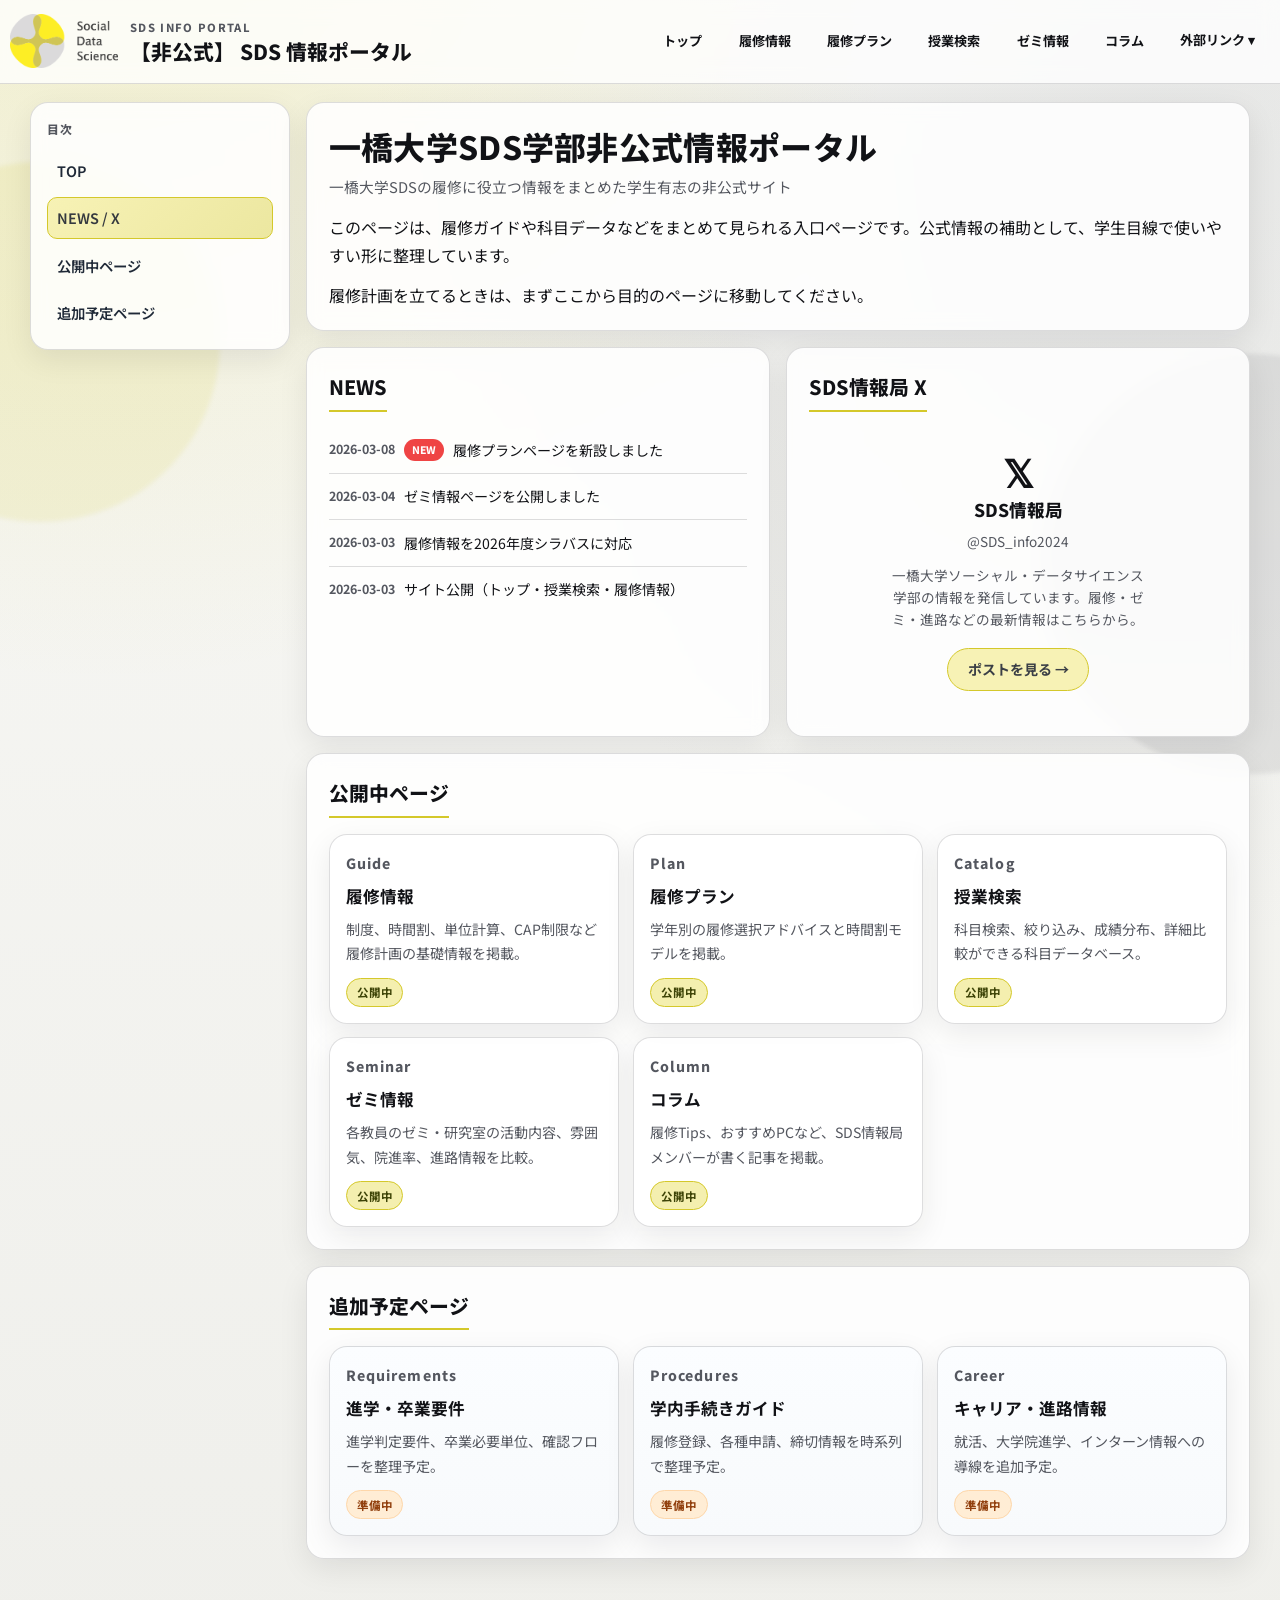
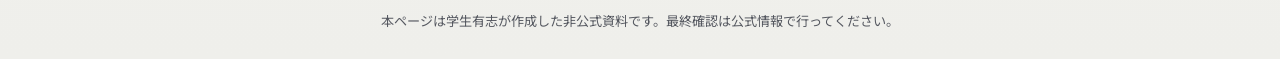
==== docs/index.html @ 4a9af451 "コラムページ新設、ナビの外部リンクをドロップダウンにまとめる - columns.html / columns.json / columns/ を追加（記事一覧ページ） - app.js にコラム読み" ====
<!DOCTYPE html>
<html lang="ja">
<head>
  <meta charset="UTF-8">
  <meta name="viewport" content="width=device-width, initial-scale=1.0">
  <title>SDS情報ポータル</title>
  <link rel="preconnect" href="https://fonts.googleapis.com">
  <link rel="preconnect" href="https://fonts.gstatic.com" crossorigin>
  <link href="https://fonts.googleapis.com/css2?family=Noto+Sans+JP:wght@400;500;700;800&display=swap" rel="stylesheet">
  <link rel="stylesheet" href="style.css">
</head>
<body>
  <header class="topbar">
    <div class="container topbar-inner">
      <a class="brand-home" href="index.html">
        <img class="site-logo" src="images/logo-sds.png" alt="SDSロゴ">
        <div class="brand-block">
          <p class="brand-kicker">SDS INFO PORTAL</p>
          <p class="brand-title"><span class="brand-unofficial">【非公式】 </span>SDS 情報ポータル</p>
        </div>
      </a>
      <button class="hamburger" type="button" aria-label="メニューを開く" aria-expanded="false">
        <span class="hamburger-line"></span>
        <span class="hamburger-line"></span>
        <span class="hamburger-line"></span>
      </button>
      <nav class="topbar-menu">
        <a class="topnav-link" href="index.html">トップ</a>
        <a class="topnav-link" href="rishu.html">履修情報</a>
        <a class="topnav-link" href="plan.html">履修プラン</a>
        <a class="topnav-link" href="courses.html">授業検索</a>
        <a class="topnav-link" href="zemi.html">ゼミ情報</a>
        <a class="topnav-link" href="columns.html">コラム</a>
        <div class="nav-dropdown">
          <button class="nav-dropdown-toggle" type="button">外部リンク ▾</button>
          <div class="nav-dropdown-menu">
            <a href="https://x.com/SDS_info2024" target="_blank" rel="noopener noreferrer">公式非公式X</a>
            <a href="https://www.sds.hit-u.ac.jp/" target="_blank" rel="noopener noreferrer">学部公式</a>
            <a href="https://cels.hit-u.ac.jp/" target="_blank" rel="noopener noreferrer">CELS</a>
          </div>
        </div>
      </nav>
    </div>
  </header>

  <div class="container wiki-layout">
    <aside class="wiki-sidebar">
      <p class="sidebar-title">目次</p>
      <nav class="sidebar-nav">
        <a href="#overview" class="nav-link active">TOP</a>
        <a href="#news-twitter" class="nav-link">NEWS / X</a>
        <a href="#pages" class="nav-link">公開中ページ</a>
        <a href="#upcoming" class="nav-link">追加予定ページ</a>
      </nav>
    </aside>

    <main class="wiki-main">
      <section id="overview" class="section article-section">
        <div class="article-head">
          <h1 class="article-title">一橋大学SDS学部非公式情報ポータル</h1>
          <p class="article-sub">一橋大学SDSの履修に役立つ情報をまとめた学生有志の非公式サイト</p>
        </div>

        <div class="intro-grid">
          <div class="intro-text">
            <p>このページは、履修ガイドや科目データなどをまとめて見られる入口ページです。公式情報の補助として、学生目線で使いやすい形に整理しています。</p>
            <p>履修計画を立てるときは、まずここから目的のページに移動してください。</p>
          </div>
          <aside class="infobox" aria-label="ポータル情報">
            <h2 class="infobox-title">ポータル情報</h2>
            <dl class="infobox-list">
              <dt>種別</dt>
              <dd>非公式履修ポータル</dd>
              <dt>公開中</dt>
              <dd>6ページ</dd>
              <dt>準備中</dt>
              <dd>3カテゴリ</dd>
              <dt>最終更新</dt>
              <dd>2026-03-08</dd>
            </dl>
          </aside>
        </div>
      </section>

      <section id="news-twitter" class="section news-twitter-section">
        <div class="news-twitter-grid">
          <div class="news-panel article-section">
            <h2 class="section-title">NEWS</h2>
            <ul class="news-list">
              <li class="news-item">
                <time class="news-date">2026-03-08</time>
                <span class="news-badge new">NEW</span>
                <span class="news-text">履修プランページを新設しました</span>
              </li>
              <li class="news-item">
                <time class="news-date">2026-03-04</time>
                <span class="news-text">ゼミ情報ページを公開しました</span>
              </li>
              <li class="news-item">
                <time class="news-date">2026-03-03</time>
                <span class="news-text">履修情報を2026年度シラバスに対応</span>
              </li>
              <li class="news-item">
                <time class="news-date">2026-03-03</time>
                <span class="news-text">サイト公開（トップ・授業検索・履修情報）</span>
              </li>
            </ul>
          </div>
          <div class="twitter-panel article-section">
            <h2 class="section-title">SDS情報局 X</h2>
            <div class="x-profile-card">
              <div class="x-profile-icon">𝕏</div>
              <p class="x-profile-name">SDS情報局</p>
              <p class="x-profile-handle">@SDS_info2024</p>
              <p class="x-profile-desc">一橋大学ソーシャル・データサイエンス学部の情報を発信しています。履修・ゼミ・進路などの最新情報はこちらから。</p>
              <a class="x-profile-btn" href="https://x.com/SDS_info2024" target="_blank" rel="noopener noreferrer">ポストを見る →</a>
            </div>
          </div>
        </div>
      </section>

      <section id="pages" class="section article-section">
        <h2 class="section-title">公開中ページ</h2>
        <div class="directory-grid">
          <a class="directory-card directory-card-linkbox" href="rishu.html">
            <p class="directory-label">Guide</p>
            <h3>履修情報</h3>
            <p>制度、時間割、単位計算、CAP制限など履修計画の基礎情報を掲載。</p>
            <div class="card-footer">
              <span class="status-badge live">公開中</span>
            </div>
          </a>
          <a class="directory-card directory-card-linkbox" href="plan.html">
            <p class="directory-label">Plan</p>
            <h3>履修プラン</h3>
            <p>学年別の履修選択アドバイスと時間割モデルを掲載。</p>
            <div class="card-footer">
              <span class="status-badge live">公開中</span>
            </div>
          </a>
          <a class="directory-card directory-card-linkbox" href="courses.html">
            <p class="directory-label">Catalog</p>
            <h3>授業検索</h3>
            <p>科目検索、絞り込み、成績分布、詳細比較ができる科目データベース。</p>
            <div class="card-footer">
              <span class="status-badge live">公開中</span>
            </div>
          </a>
          <a class="directory-card directory-card-linkbox" href="zemi.html">
            <p class="directory-label">Seminar</p>
            <h3>ゼミ情報</h3>
            <p>各教員のゼミ・研究室の活動内容、雰囲気、院進率、進路情報を比較。</p>
            <div class="card-footer">
              <span class="status-badge live">公開中</span>
            </div>
          </a>
          <a class="directory-card directory-card-linkbox" href="columns.html">
            <p class="directory-label">Column</p>
            <h3>コラム</h3>
            <p>履修Tips、おすすめPCなど、SDS情報局メンバーが書く記事を掲載。</p>
            <div class="card-footer">
              <span class="status-badge live">公開中</span>
            </div>
          </a>
        </div>
      </section>

      <section id="upcoming" class="section article-section">
        <h2 class="section-title">追加予定ページ</h2>
        <div class="directory-grid">
          <article class="directory-card disabled">
            <p class="directory-label">Requirements</p>
            <h3>進学・卒業要件</h3>
            <p>進学判定要件、卒業必要単位、確認フローを整理予定。</p>
            <div class="card-footer"><span class="status-badge soon">準備中</span></div>
          </article>
          <article class="directory-card disabled">
            <p class="directory-label">Procedures</p>
            <h3>学内手続きガイド</h3>
            <p>履修登録、各種申請、締切情報を時系列で整理予定。</p>
            <div class="card-footer"><span class="status-badge soon">準備中</span></div>
          </article>
          <article class="directory-card disabled">
            <p class="directory-label">Career</p>
            <h3>キャリア・進路情報</h3>
            <p>就活、大学院進学、インターン情報への導線を追加予定。</p>
            <div class="card-footer"><span class="status-badge soon">準備中</span></div>
          </article>
        </div>
      </section>
    </main>
  </div>

  <footer class="footer">
    <div class="container">
      <p>本ページは学生有志が作成した非公式資料です。最終確認は公式情報で行ってください。</p>
    </div>
  </footer>
  <script src="app.js"></script>
</body>
</html>
---- docs/style.css ----
:root {
  --bg: #f4f4f1;
  --bg-soft: #ecece8;
  --surface: rgba(255, 255, 255, 0.86);
  --surface-strong: #ffffff;
  --text: #111216;
  --text-muted: #54575f;
  --border: rgba(17, 18, 22, 0.14);
  --border-strong: rgba(17, 18, 22, 0.24);

  --primary: #d4c82b;
  --primary-strong: #9e951a;
  --accent: #4f545e;
  --accent-soft: #f4efaf;

  --cat-sds: #7e57c2;
  --cat-social: #f28c28;
  --cat-ds: #2f80ed;
  --cat-pace: #e53935;

  --kubun-intro: #15803d;
  --kubun-basic: #0f766e;
  --kubun-advanced: #b45309;
  --kubun-seminar: #7c3aed;
  --kubun-common: #6b7280;

  --zemi-lab: #1d4ed8;
  --zemi-zemi: #059669;
  --zemi-mid: #ca8a04;

  --zemi-social: #f28c28;
  --zemi-stats: #2f80ed;
  --zemi-ai: #7e57c2;

  --grade-aplus: #1d4ed8;
  --grade-a: #059669;
  --grade-b: #ca8a04;
  --grade-c: #ea580c;
  --grade-f: #dc2626;

  --radius-sm: 12px;
  --radius: 18px;
  --shadow: 0 10px 30px rgba(17, 18, 22, 0.08);
  --shadow-lg: 0 28px 60px rgba(17, 18, 22, 0.16);
}

*, *::before, *::after {
  box-sizing: border-box;
  margin: 0;
  padding: 0;
}

html {
  scroll-behavior: smooth;
}

body {
  font-family: "Noto Sans JP", "Hiragino Sans", sans-serif;
  color: var(--text);
  line-height: 1.75;
  min-height: 100vh;
  background:
    radial-gradient(circle at 8% -8%, rgba(212, 200, 43, 0.22), transparent 38%),
    radial-gradient(circle at 92% 8%, rgba(158, 161, 168, 0.2), transparent 42%),
    linear-gradient(180deg, #f8f8f5 0%, #efefeb 100%);
  -webkit-font-smoothing: antialiased;
}

body::before,
body::after {
  content: "";
  position: fixed;
  z-index: -1;
  border-radius: 999px;
  pointer-events: none;
}

body::before {
  width: 360px;
  height: 360px;
  left: -140px;
  top: 18%;
  background: rgba(212, 200, 43, 0.12);
  filter: blur(2px);
}

body::after {
  width: 420px;
  height: 420px;
  right: -180px;
  bottom: 14%;
  background: rgba(79, 84, 94, 0.1);
  filter: blur(2px);
}

a {
  color: var(--accent);
  text-decoration: none;
}

a:hover {
  text-decoration: underline;
}

.container {
  max-width: 1260px;
  margin: 0 auto;
  padding: 0 1.25rem;
}

.topbar {
  position: sticky;
  top: 0;
  z-index: 30;
  border-bottom: 1px solid var(--border);
  backdrop-filter: blur(10px);
  background: rgba(255, 255, 255, 0.78);
}

.topbar-inner {
  display: flex;
  flex-wrap: wrap;
  justify-content: space-between;
  align-items: center;
  gap: 1rem;
  padding: 0.9rem 0;
}

.brand-home {
  display: inline-flex;
  align-items: center;
  gap: 0.75rem;
  color: inherit;
  flex: 1 1 320px;
  min-width: 0;
}

.brand-home:hover {
  text-decoration: none;
}

.site-logo {
  height: 54px;
  width: auto;
  display: block;
}

.brand-kicker {
  letter-spacing: 0.12em;
  font-size: 0.7rem;
  font-weight: 800;
  color: var(--text-muted);
}

.brand-title {
  font-size: clamp(1rem, 2vw, 1.3rem);
  font-weight: 800;
  line-height: 1.35;
}

.brand-link {
  border: 1px solid var(--border-strong);
  border-radius: 999px;
  padding: 0.5rem 0.9rem;
  background: var(--surface);
  font-size: 0.83rem;
  font-weight: 700;
  color: var(--primary-strong);
}

/* ---- Hamburger button ---- */
.hamburger {
  display: none;
  background: none;
  border: none;
  cursor: pointer;
  padding: 0.5rem;
  flex-direction: column;
  justify-content: center;
  gap: 5px;
}

.hamburger-line {
  display: block;
  width: 24px;
  height: 2.5px;
  background: var(--text);
  border-radius: 2px;
  transition: transform 0.25s, opacity 0.25s;
}

.hamburger.open .hamburger-line:nth-child(1) {
  transform: translateY(7px) rotate(45deg);
}

.hamburger.open .hamburger-line:nth-child(2) {
  opacity: 0;
}

.hamburger.open .hamburger-line:nth-child(3) {
  transform: translateY(-7px) rotate(-45deg);
}

.topbar-menu {
  display: flex;
  flex-wrap: wrap;
  gap: 0.45rem;
  justify-content: flex-end;
  flex: 1 1 560px;
  min-width: 0;
}

.topnav-link {
  border: 1px solid transparent;
  border-radius: 999px;
  padding: 0.46rem 0.85rem;
  font-size: 0.82rem;
  font-weight: 700;
  color: var(--text);
  transition: background-color 0.18s, border-color 0.18s, color 0.18s;
  white-space: nowrap;
}

.topnav-link:hover {
  text-decoration: none;
  background: #f3f0cb;
  border-color: #d4c82b;
}

.topnav-link.active {
  background: linear-gradient(135deg, #f7f2b5 0%, #ece7a0 100%);
  border-color: #d4c82b;
  color: #35393f;
}

/* ---- Nav Dropdown ---- */
.nav-dropdown {
  position: relative;
}

.nav-dropdown-toggle {
  border: 1px solid transparent;
  border-radius: 999px;
  padding: 0.46rem 0.85rem;
  font-size: 0.82rem;
  font-weight: 700;
  color: var(--text);
  background: none;
  cursor: pointer;
  transition: background-color 0.18s, border-color 0.18s;
  white-space: nowrap;
  font-family: inherit;
}

.nav-dropdown-toggle:hover,
.nav-dropdown.open .nav-dropdown-toggle {
  background: #f3f0cb;
  border-color: #d4c82b;
}

.nav-dropdown-menu {
  display: none;
  position: absolute;
  right: 0;
  top: calc(100% + 0.3rem);
  min-width: 160px;
  border: 1px solid var(--border);
  border-radius: var(--radius-sm);
  background: var(--surface-strong);
  box-shadow: var(--shadow-lg);
  padding: 0.35rem;
  z-index: 40;
}

.nav-dropdown.open .nav-dropdown-menu {
  display: block;
}

.nav-dropdown-menu a {
  display: block;
  padding: 0.5rem 0.75rem;
  font-size: 0.82rem;
  font-weight: 600;
  color: var(--text);
  border-radius: 8px;
  transition: background-color 0.15s;
}

.nav-dropdown-menu a:hover {
  text-decoration: none;
  background: #f3f0cb;
}

.portal-main {
  display: grid;
  gap: 1rem;
  padding-top: 1.15rem;
  padding-bottom: 2rem;
}

.portal-hero {
  position: relative;
  overflow: hidden;
}

.portal-hero::after {
  content: "";
  position: absolute;
  width: 280px;
  height: 280px;
  right: -110px;
  top: -90px;
  border-radius: 50%;
  background: radial-gradient(circle, rgba(212, 200, 43, 0.22), transparent 62%);
  pointer-events: none;
}

.hero-kicker {
  font-size: 0.72rem;
  letter-spacing: 0.12em;
  font-weight: 800;
  color: var(--text-muted);
  margin-bottom: 0.5rem;
}

.portal-title {
  font-size: clamp(1.45rem, 3.2vw, 2.1rem);
  line-height: 1.35;
  font-weight: 800;
  margin-bottom: 0.5rem;
}

.portal-sub {
  max-width: 72ch;
  color: var(--text-muted);
}

.portal-meta {
  margin-top: 0.8rem;
  display: flex;
  flex-wrap: wrap;
  gap: 0.45rem;
}

.meta-chip {
  display: inline-flex;
  align-items: center;
  gap: 0.3rem;
  border: 1px solid #d4c82b;
  border-radius: 999px;
  padding: 0.32rem 0.68rem;
  background: #f7f2b5;
  color: #3b3f46;
  font-size: 0.75rem;
  font-weight: 700;
}

.directory-section {
  display: grid;
  gap: 0.9rem;
}

.directory-head {
  display: flex;
  justify-content: space-between;
  align-items: end;
  gap: 1rem;
  flex-wrap: wrap;
}

.directory-title {
  font-size: 1.15rem;
  line-height: 1.35;
  font-weight: 800;
}

.directory-caption {
  color: var(--text-muted);
  font-size: 0.86rem;
}

.directory-grid {
  display: grid;
  grid-template-columns: repeat(auto-fill, minmax(280px, 1fr));
  gap: 0.85rem;
}

.directory-card {
  border: 1px solid var(--border);
  border-radius: var(--radius);
  background: var(--surface);
  box-shadow: var(--shadow);
  padding: 1rem;
  display: grid;
  gap: 0.45rem;
  min-height: 190px;
}

.directory-card-linkbox {
  color: inherit;
  text-decoration: none;
  transition: transform 0.16s, box-shadow 0.16s, border-color 0.16s;
}

.directory-card-linkbox:hover {
  text-decoration: none;
  transform: translateY(-2px);
  border-color: #d4c82b;
  box-shadow: var(--shadow-lg);
}

.directory-card.disabled {
  background: linear-gradient(180deg, #fbfdff 0%, #f8fafc 100%);
}

.directory-label {
  color: var(--text-muted);
  font-size: 0.74rem;
  font-weight: 800;
  letter-spacing: 0.08em;
}

.directory-card h3 {
  font-size: 1.04rem;
  line-height: 1.35;
}

.directory-card p {
  color: var(--text-muted);
  font-size: 0.88rem;
}

.card-footer {
  margin-top: auto;
  display: flex;
  justify-content: space-between;
  align-items: center;
  gap: 0.6rem;
}

.status-badge {
  display: inline-flex;
  align-items: center;
  border-radius: 999px;
  padding: 0.22rem 0.62rem;
  font-size: 0.72rem;
  font-weight: 700;
}

.status-badge.live {
  color: #3e4407;
  background: #f4efaf;
  border: 1px solid #d4c82b;
}

.status-badge.soon {
  color: #92400e;
  background: #ffedd5;
  border: 1px solid #fed7aa;
}

.portal-card-link {
  justify-self: start;
  border: 1px solid #d4c82b;
  border-radius: 999px;
  padding: 0.42rem 0.78rem;
  font-size: 0.82rem;
  font-weight: 700;
  color: #3b3f46;
  background: #f7f2b5;
}

.portal-card-link:hover {
  text-decoration: none;
  background: #f0e97d;
}

.portal-note p {
  color: var(--text-muted);
  font-size: 0.9rem;
  margin-top: 0.45rem;
}

.wiki-layout {
  display: grid;
  grid-template-columns: 260px 1fr;
  gap: 1rem;
  padding-top: 1.15rem;
  padding-bottom: 2rem;
}

.wiki-sidebar {
  position: sticky;
  top: 4.9rem;
  align-self: start;
  border-radius: var(--radius);
  border: 1px solid var(--border);
  background: var(--surface);
  backdrop-filter: blur(8px);
  box-shadow: var(--shadow);
  padding: 1rem;
  animation: slide-up 0.5s ease-out both;
}

.sidebar-title {
  color: var(--text-muted);
  font-size: 0.74rem;
  letter-spacing: 0.11em;
  font-weight: 800;
  margin-bottom: 0.65rem;
}

.sidebar-nav {
  display: flex;
  flex-direction: column;
  gap: 0.34rem;
}

.nav-link {
  font-size: 0.9rem;
  color: #1f2937;
  border-radius: 10px;
  border: 1px solid transparent;
  padding: 0.45rem 0.58rem;
  font-weight: 600;
  transition: background-color 0.18s, border-color 0.18s, color 0.18s;
}

.nav-link:hover {
  text-decoration: none;
  background: #f7f2b5;
  border-color: #d4c82b;
}

.nav-link.active {
  background: linear-gradient(135deg, #f7f2b5 0%, #ece7a0 100%);
  border-color: #d4c82b;
  color: #35393f;
}

.wiki-main {
  display: grid;
  gap: 1rem;
}

.section {
  scroll-margin-top: 6rem;
}

.article-section {
  border: 1px solid var(--border);
  border-radius: var(--radius);
  background: var(--surface);
  backdrop-filter: blur(8px);
  box-shadow: var(--shadow);
  padding: 1.35rem;
  animation: slide-up 0.6s ease-out both;
}

.article-head {
  margin-bottom: 0.85rem;
}

.article-title {
  font-size: clamp(1.38rem, 3.2vw, 2rem);
  line-height: 1.35;
  font-weight: 800;
  letter-spacing: 0.01em;
  margin-bottom: 0.36rem;
}

.article-sub {
  color: var(--text-muted);
  font-size: 0.92rem;
}

.intro-grid {
  display: grid;
  grid-template-columns: 1fr;
  gap: 0.7rem;
}

.intro-text p + p {
  margin-top: 0.72rem;
}

.infobox {
  display: none;
  border: 1px solid #d4c82b;
  border-radius: 14px;
  padding: 0.9rem;
  background: linear-gradient(180deg, #fbf8d8 0%, #f4efaf 100%);
}

.infobox-title {
  font-size: 0.94rem;
  font-weight: 800;
  margin-bottom: 0.52rem;
}

.infobox-list {
  display: grid;
  grid-template-columns: auto 1fr;
  gap: 0.3rem 0.8rem;
  font-size: 0.84rem;
}

.infobox-list dt {
  color: #4a4f57;
  font-weight: 700;
}

.section-title {
  display: inline-block;
  margin-bottom: 1rem;
  font-size: 1.24rem;
  font-weight: 800;
  padding-bottom: 0.32rem;
  border-bottom: 2px solid var(--primary);
}

.filter-bar {
  display: flex;
  flex-wrap: wrap;
  gap: 0.7rem;
  align-items: center;
  margin-bottom: 0.82rem;
}

.search-input {
  flex: 1 1 280px;
  border: 1px solid var(--border);
  border-radius: var(--radius-sm);
  padding: 0.66rem 0.95rem;
  font-size: 0.92rem;
  background: var(--surface-strong);
}

.search-input:focus,
.filter-select:focus {
  outline: none;
  border-color: #d4c82b;
  box-shadow: 0 0 0 4px rgba(212, 200, 43, 0.22);
}

.filter-group {
  display: flex;
  flex-wrap: wrap;
  gap: 0.5rem;
  align-items: center;
}

.filter-label {
  font-size: 0.78rem;
  font-weight: 700;
  color: var(--text-muted);
  white-space: nowrap;
}

.category-filters {
  display: flex;
  flex-wrap: wrap;
  gap: 0.35rem;
}

.cat-btn {
  border: 1px solid var(--border);
  border-radius: 999px;
  background: #fff;
  font-size: 0.78rem;
  font-weight: 700;
  padding: 0.35rem 0.72rem;
  cursor: pointer;
  transition: transform 0.16s, border-color 0.16s, background-color 0.16s;
}

.cat-btn:hover {
  transform: translateY(-1px);
  border-color: #d4c82b;
  background: #f9f6d2;
}

.cat-btn.active {
  color: #fff;
  border-color: transparent;
}

.cat-btn[data-cat="sds"].active { background: var(--cat-sds); }
.cat-btn[data-cat="social"].active { background: var(--cat-social); }
.cat-btn[data-cat="ds"].active { background: var(--cat-ds); }
.cat-btn[data-cat="pace"].active { background: var(--cat-pace); }

.filter-select {
  border: 1px solid var(--border);
  border-radius: var(--radius-sm);
  padding: 0.44rem 0.6rem;
  font-size: 0.82rem;
  background: #fff;
}

.result-count {
  color: var(--text-muted);
  font-size: 0.85rem;
  margin-bottom: 0.8rem;
}

.card-grid {
  display: grid;
  grid-template-columns: repeat(auto-fill, minmax(300px, 1fr));
  gap: 0.9rem;
}

.loading {
  grid-column: 1 / -1;
  text-align: center;
  color: var(--text-muted);
  padding: 2.2rem 0;
}

.card {
  display: flex;
  flex-direction: column;
  gap: 0.2rem;
  border: 1px solid var(--border);
  border-radius: var(--radius-sm);
  background: linear-gradient(160deg, #ffffff 0%, #f5f4eb 100%);
  box-shadow: 0 6px 18px rgba(2, 6, 23, 0.06);
  padding: 1rem;
  cursor: pointer;
  transition: transform 0.18s ease, box-shadow 0.18s ease, border-color 0.18s ease;
  animation: slide-up 0.45s ease-out both;
  animation-delay: var(--stagger, 0s);
}

.card:hover {
  transform: translateY(-3px);
  border-color: #d4c82b;
  box-shadow: var(--shadow-lg);
}

.card-badges {
  display: flex;
  flex-wrap: wrap;
  gap: 0.36rem;
  margin-bottom: 0.18rem;
}

.card-cat {
  display: inline-block;
  color: #fff;
  font-size: 0.7rem;
  font-weight: 700;
  padding: 0.16rem 0.55rem;
  border-radius: 999px;
}

.card-cat.cat-sds, .modal-cat.cat-sds { background: var(--cat-sds); }
.card-cat.cat-social, .modal-cat.cat-social { background: var(--cat-social); }
.card-cat.cat-ds, .modal-cat.cat-ds { background: var(--cat-ds); }
.card-cat.cat-pace, .modal-cat.cat-pace { background: var(--cat-pace); }

.card-kubun,
.modal-kubun {
  display: inline-block;
  font-size: 0.7rem;
  font-weight: 700;
  border-radius: 999px;
  padding: 0.14rem 0.55rem;
  border: 1.5px solid;
  background: rgba(255, 255, 255, 0.45);
}

.modal-kubun {
  font-size: 0.74rem;
  margin-bottom: 0.45rem;
}

.kubun-intro { color: var(--kubun-intro); border-color: var(--kubun-intro); }
.kubun-basic { color: var(--kubun-basic); border-color: var(--kubun-basic); }
.kubun-advanced { color: var(--kubun-advanced); border-color: var(--kubun-advanced); }
.kubun-seminar { color: var(--kubun-seminar); border-color: var(--kubun-seminar); }
.kubun-common { color: var(--kubun-common); border-color: var(--kubun-common); }

/* Course flags */
.card-flags {
  display: flex;
  flex-wrap: wrap;
  gap: 0.3rem;
  margin-top: 0.4rem;
}
.card-flag,
.modal-flag {
  display: inline-block;
  font-size: 0.65rem;
  font-weight: 700;
  padding: 0.12rem 0.45rem;
  border-radius: 4px;
  line-height: 1.3;
}
.flag-teacher { background: #fff3cd; color: #856404; }
.flag-auto    { background: #d1ecf1; color: #0c5460; }
.flag-lottery { background: #f8d7da; color: #721c24; }
.modal-flag {
  font-size: 0.72rem;
  padding: 0.16rem 0.55rem;
  margin-bottom: 0.3rem;
}

.card-name {
  font-size: 1rem;
  font-weight: 800;
  line-height: 1.45;
}

.card-meta {
  font-size: 0.82rem;
  color: var(--text-muted);
}

.card-difficulty {
  display: flex;
  flex-wrap: wrap;
  gap: 0.65rem;
  margin-top: 0.45rem;
  font-size: 0.76rem;
  color: var(--text-muted);
}

.difficulty-label {
  margin-right: 0.2rem;
}

.dot {
  display: inline-block;
  width: 8px;
  height: 8px;
  border-radius: 50%;
  margin-right: 2px;
}

.dot.filled {
  background: var(--accent);
}

.dot.empty {
  background: rgba(0, 0, 0, 0.15);
}

.card-grade-mini {
  display: flex;
  overflow: hidden;
  border-radius: 999px;
  height: 5px;
  margin-top: auto;
  padding-top: 0.5rem;
}

.card-grade-mini > span {
  height: 5px;
}

.modal-overlay {
  position: fixed;
  inset: 0;
  z-index: 1000;
  display: flex;
  align-items: center;
  justify-content: center;
  background: rgba(2, 6, 23, 0.5);
  opacity: 0;
  pointer-events: none;
  transition: opacity 0.24s;
}

.modal-overlay.open {
  opacity: 1;
  pointer-events: auto;
}

.modal {
  position: relative;
  width: min(92vw, 690px);
  max-height: 86vh;
  overflow-y: auto;
  border: 1px solid var(--border);
  border-radius: var(--radius);
  background: #ffffff;
  box-shadow: var(--shadow-lg);
  padding: 1.8rem;
  transform: translateY(16px);
  transition: transform 0.24s;
}

.modal-overlay.open .modal {
  transform: translateY(0);
}

.modal-close {
  position: absolute;
  top: 0.75rem;
  right: 1rem;
  border: none;
  background: transparent;
  color: var(--text-muted);
  font-size: 1.8rem;
  cursor: pointer;
  line-height: 1;
}

.modal-close:hover {
  color: var(--text);
}

.modal-cat {
  display: inline-block;
  color: #fff;
  border-radius: 999px;
  padding: 0.2rem 0.62rem;
  font-size: 0.75rem;
  font-weight: 700;
  margin-bottom: 0.42rem;
}

.modal-name {
  font-size: 1.35rem;
  line-height: 1.35;
  font-weight: 800;
  margin-bottom: 0.75rem;
}

.modal-info {
  display: grid;
  grid-template-columns: auto 1fr;
  gap: 0.3rem 0.95rem;
  margin-bottom: 1rem;
  font-size: 0.9rem;
}

.modal-info dt {
  white-space: nowrap;
  color: var(--text-muted);
  font-weight: 600;
}

.modal-desc {
  padding: 0.88rem 0.95rem;
  border: 1px solid var(--border);
  border-radius: 10px;
  background: #f7f7f1;
  margin-bottom: 0.95rem;
  font-size: 0.9rem;
}

.grade-section-title {
  font-size: 0.88rem;
  font-weight: 700;
  margin-bottom: 0.45rem;
}

.grade-bar {
  display: flex;
  height: 32px;
  border-radius: 6px;
  overflow: hidden;
  margin-bottom: 0.45rem;
}

.grade-segment {
  display: flex;
  align-items: center;
  justify-content: center;
  color: #fff;
  font-size: 0.68rem;
  font-weight: 700;
  min-width: 0;
}

.grade-segment.g-aplus { background: var(--grade-aplus); }
.grade-segment.g-a { background: var(--grade-a); }
.grade-segment.g-b { background: var(--grade-b); }
.grade-segment.g-c { background: var(--grade-c); }
.grade-segment.g-f { background: var(--grade-f); }

.grade-legend {
  display: flex;
  flex-wrap: wrap;
  gap: 0.55rem;
  font-size: 0.77rem;
}

.grade-legend-item {
  display: inline-flex;
  align-items: center;
  gap: 0.3rem;
}

.grade-legend-dot {
  width: 10px;
  height: 10px;
  border-radius: 3px;
}

/* ========== Zemi Type Badges ========== */
.zemi-type-lab  { background: var(--zemi-lab); color: #fff; }
.zemi-type-zemi { background: var(--zemi-zemi); color: #fff; }
.zemi-type-mid  { background: var(--zemi-mid); color: #fff; }

.cat-btn[data-cat="lab"].active  { background: var(--zemi-lab); }
.cat-btn[data-cat="zemi"].active { background: var(--zemi-zemi); }
.cat-btn[data-cat="mid"].active  { background: var(--zemi-mid); }

/* ========== Zemi Field Badges ========== */
.zemi-field-social { background: var(--zemi-social); color: #fff; }
.zemi-field-stats  { background: var(--zemi-stats); color: #fff; }
.zemi-field-ai     { background: var(--zemi-ai); color: #fff; }

.cat-btn[data-cat="social"].active { background: var(--zemi-social); }
.cat-btn[data-cat="stats"].active  { background: var(--zemi-stats); }
.cat-btn[data-cat="ai"].active     { background: var(--zemi-ai); }

/* ========== Zemi Card Stats ========== */
.zemi-stats {
  display: flex;
  flex-wrap: wrap;
  gap: 0.45rem;
  margin-top: 0.35rem;
}

.zemi-stat {
  display: inline-flex;
  align-items: center;
  font-size: 0.8rem;
  color: var(--text-muted);
  background: var(--bg-soft);
  border-radius: 999px;
  padding: 0.18rem 0.55rem;
}

.zemi-content-preview {
  margin-top: 0.35rem;
  font-size: 0.84rem;
  line-height: 1.5;
}

/* ========== Zemi Visual Bars ========== */
.zemi-visual-bars {
  display: grid;
  gap: 1rem;
  margin-bottom: 1rem;
  padding: 1rem;
  border: 1px solid var(--border);
  border-radius: 12px;
  background: #fafaf6;
}

.zemi-bar-item {
  display: grid;
  gap: 0.3rem;
}

.zemi-bar-label {
  font-size: 0.82rem;
  font-weight: 700;
  color: var(--text-muted);
}

.zemi-bar-value {
  font-size: 0.78rem;
  color: var(--text-muted);
  text-align: right;
}

/* 形態 spectrum bar */
.zemi-spectrum-wrap {
  display: flex;
  align-items: center;
  gap: 0.6rem;
  padding: 0 12px;
}

.zemi-spectrum-end {
  font-size: 0.75rem;
  font-weight: 700;
  white-space: nowrap;
  flex-shrink: 0;
}

.zemi-spectrum-end.left { color: var(--zemi-zemi); }
.zemi-spectrum-end.right { color: var(--zemi-lab); }

.zemi-spectrum-bar {
  position: relative;
  flex: 1;
  height: 10px;
  border-radius: 999px;
  background: linear-gradient(90deg, rgba(5,150,105,0.3), rgba(202,138,4,0.3) 50%, rgba(29,78,216,0.3));
}

.zemi-spectrum-end.active {
  font-size: 0.82rem;
  font-weight: 800;
}

.zemi-spectrum-end.left.active { color: var(--zemi-zemi); }
.zemi-spectrum-end.right.active { color: var(--zemi-lab); }

.zemi-spectrum-marker {
  position: absolute;
  top: 50%;
  transform: translate(-50%, -50%);
  width: 20px;
  height: 20px;
  border-radius: 50%;
  border: 2.5px solid #fff;
  z-index: 1;
}

.zemi-spectrum-marker.marker-zemi { background: var(--zemi-zemi); }
.zemi-spectrum-marker.marker-mid  { background: var(--zemi-mid); }
.zemi-spectrum-marker.marker-lab  { background: var(--zemi-lab); }

.zemi-spectrum-marker-label {
  position: absolute;
  top: -22px;
  left: 50%;
  transform: translateX(-50%);
  font-size: 0.72rem;
  font-weight: 800;
  white-space: nowrap;
  color: var(--text);
}

/* 活動時間 range bar */
.zemi-range-wrap {
  position: relative;
}

.zemi-range-bar {
  position: relative;
  height: 14px;
  border-radius: 999px;
  background: var(--bg-soft);
  overflow: hidden;
}

.zemi-range-fill {
  position: absolute;
  top: 0;
  height: 100%;
  border-radius: 999px;
  background: linear-gradient(90deg, #f59e0b, #ef4444);
  min-width: 6px;
}

.zemi-range-ticks {
  position: relative;
  height: 18px;
  margin-top: 2px;
}

.zemi-range-tick {
  position: absolute;
  transform: translateX(-50%);
  font-size: 0.65rem;
  color: var(--text-muted);
}

/* 院進検討率 bar */
.zemi-pct-wrap {
  display: flex;
  align-items: center;
  gap: 0.6rem;
}

.zemi-pct-bar {
  flex: 1;
  height: 14px;
  border-radius: 999px;
  background: var(--bg-soft);
  overflow: hidden;
}

.zemi-pct-fill {
  height: 100%;
  border-radius: 999px;
  background: linear-gradient(90deg, #60a5fa, #3b82f6);
  transition: width 0.4s ease;
}

.zemi-pct-value {
  font-size: 0.85rem;
  font-weight: 800;
  color: var(--text);
  min-width: 3em;
  text-align: right;
}

.no-grade-data {
  color: var(--text-muted);
  font-size: 0.85rem;
}

.section-guide {
  background: var(--surface);
}

.guide-content {
  max-width: 76ch;
  font-size: 0.95rem;
}

.guide-content h1 {
  font-size: 1.32rem;
  margin: 1.75rem 0 0.7rem;
}

.guide-content h2 {
  font-size: 1.14rem;
  margin: 1.52rem 0 0.55rem;
  border-bottom: 1px solid var(--border);
  padding-bottom: 0.28rem;
}

.guide-content h3 {
  font-size: 1rem;
  margin: 1.3rem 0 0.45rem;
}

.guide-content p {
  margin-bottom: 0.78rem;
}

.guide-content ul {
  margin: 0.45rem 0 0.95rem 1.35rem;
}

.guide-content li {
  margin-bottom: 0.3rem;
}

.guide-content blockquote {
  border-left: 3px solid var(--primary);
  border-radius: 0 8px 8px 0;
  background: #f7f4ce;
  padding: 0.5rem 0.9rem;
  margin: 0.8rem 0;
}

.guide-content hr {
  border: none;
  border-top: 1px solid var(--border);
  margin: 1.35rem 0;
}

.guide-content table {
  width: 100%;
  border-collapse: collapse;
  margin: 0.9rem 0;
  font-size: 0.84rem;
}

.guide-content th,
.guide-content td {
  border: 1px solid var(--border);
  padding: 0.4rem 0.55rem;
  text-align: left;
}

.guide-content th {
  background: #f7f4ce;
}

.guide-content img {
  max-width: 100%;
  height: auto;
  border-radius: var(--radius-sm);
  border: 1px solid var(--border);
}

.image-grid {
  display: grid;
  grid-template-columns: 1fr 1fr;
  gap: 0.75rem;
  margin: 0.9rem 0;
}

.image-grid figure {
  margin: 0;
}

.image-grid figure img {
  width: 100%;
  display: block;
}

@media (max-width: 480px) {
  .image-grid {
    grid-template-columns: 1fr;
  }
}

.field-desc-list {
  display: grid;
  grid-template-columns: auto 1fr;
  gap: 0.55rem 1.1rem;
  font-size: 0.92rem;
  margin-top: 1rem;
}

.field-desc-list dt {
  font-weight: 700;
  color: var(--text-muted);
  white-space: nowrap;
  padding-top: 0.1rem;
}

.field-desc-list dd {
  margin: 0;
  line-height: 1.6;
}

.source-list {
  margin-left: 1.15rem;
  display: grid;
  gap: 0.42rem;
}

/* ========== NEWS + Twitter Section ========== */
.news-twitter-section {
  scroll-margin-top: 6rem;
}

.news-twitter-grid {
  display: grid;
  grid-template-columns: 1fr 1fr;
  gap: 1rem;
}

.news-panel,
.twitter-panel {
  min-height: 0;
}

.news-list {
  list-style: none;
  display: grid;
  gap: 0;
}

.news-item {
  display: flex;
  flex-wrap: wrap;
  align-items: center;
  gap: 0.4rem 0.6rem;
  padding: 0.65rem 0;
  border-bottom: 1px solid var(--border);
  font-size: 0.88rem;
}

.news-item:last-child {
  border-bottom: none;
}

.news-date {
  font-size: 0.78rem;
  font-weight: 700;
  color: var(--text-muted);
  flex-shrink: 0;
}

.news-badge {
  display: inline-block;
  font-size: 0.65rem;
  font-weight: 800;
  border-radius: 999px;
  padding: 0.12rem 0.48rem;
  flex-shrink: 0;
}

.news-badge.new {
  color: #fff;
  background: #ef4444;
}

.news-text {
  flex: 1;
  min-width: 0;
}

.twitter-embed-wrap {
  border-radius: 12px;
  overflow: hidden;
}

.x-profile-card {
  display: flex;
  flex-direction: column;
  align-items: center;
  text-align: center;
  gap: 0.3rem;
  padding: 1.5rem 1rem;
}

.x-profile-icon {
  font-size: 2.4rem;
  line-height: 1;
  font-weight: 800;
}

.x-profile-name {
  font-size: 1.1rem;
  font-weight: 800;
}

.x-profile-handle {
  font-size: 0.85rem;
  color: var(--text-muted);
}

.x-profile-desc {
  font-size: 0.85rem;
  color: var(--text-muted);
  margin-top: 0.4rem;
  max-width: 32ch;
  line-height: 1.6;
}

.x-profile-btn {
  display: inline-block;
  margin-top: 0.8rem;
  border: 1px solid #d4c82b;
  border-radius: 999px;
  padding: 0.5rem 1.2rem;
  font-size: 0.88rem;
  font-weight: 700;
  color: #3b3f46;
  background: #f7f2b5;
  transition: background 0.18s;
}

.x-profile-btn:hover {
  text-decoration: none;
  background: #f0e97d;
}

@media (max-width: 720px) {
  .news-twitter-grid {
    grid-template-columns: 1fr;
  }
}

/* ========== Column Cards ========== */
.column-grid {
  display: grid;
  grid-template-columns: repeat(auto-fill, minmax(300px, 1fr));
  gap: 0.9rem;
}

.column-card {
  text-decoration: none;
  color: inherit;
}

.column-card:hover {
  text-decoration: none;
}

.column-tag {
  background: var(--accent);
}

.cat-btn.active .column-tag {
  background: var(--accent);
}

.column-card-footer {
  display: flex;
  justify-content: space-between;
  align-items: center;
  gap: 0.5rem;
  margin-top: auto;
  padding-top: 0.5rem;
}

.column-card-date {
  font-size: 0.78rem;
  font-weight: 700;
  color: var(--text-muted);
}

.column-card-author {
  font-size: 0.78rem;
  color: var(--text-muted);
}

/* ========== Column Article ========== */
.column-article-meta {
  display: flex;
  flex-wrap: wrap;
  gap: 0.5rem;
  align-items: center;
  margin-bottom: 1rem;
  font-size: 0.85rem;
  color: var(--text-muted);
}

.column-article-tags {
  display: flex;
  flex-wrap: wrap;
  gap: 0.3rem;
}

.column-article-tag {
  display: inline-block;
  font-size: 0.72rem;
  font-weight: 700;
  color: #fff;
  background: var(--accent);
  border-radius: 999px;
  padding: 0.14rem 0.55rem;
}

.column-back-link {
  display: inline-block;
  margin-top: 1.5rem;
  border: 1px solid var(--border);
  border-radius: 999px;
  padding: 0.42rem 0.78rem;
  font-size: 0.82rem;
  font-weight: 700;
  color: var(--text);
}

.column-back-link:hover {
  text-decoration: none;
  border-color: #d4c82b;
  background: #f7f2b5;
}

.footer {
  text-align: center;
  color: var(--text-muted);
  font-size: 0.82rem;
  padding: 1.2rem 0 1.6rem;
}

@keyframes slide-up {
  from {
    opacity: 0;
    transform: translateY(10px);
  }
  to {
    opacity: 1;
    transform: translateY(0);
  }
}

@media (max-width: 980px) {
  .topbar-inner {
    align-items: flex-start;
  }

  .topbar-menu {
    width: 100%;
    justify-content: flex-start;
  }

  .wiki-layout {
    grid-template-columns: 1fr;
  }

  .wiki-sidebar {
    position: static;
  }

  .sidebar-nav {
    flex-direction: row;
    flex-wrap: wrap;
  }

  .intro-grid {
    grid-template-columns: 1fr;
  }
}

@media (max-width: 720px) {
  .site-logo {
    height: 44px;
  }

  .topbar-inner {
    flex-wrap: wrap;
    align-items: center;
    padding-left: 1rem;
    padding-right: 1rem;
  }

  .brand-home {
    flex: 1;
    min-width: 0;
  }

  .hamburger {
    display: flex;
    flex-shrink: 0;
  }

  .brand-block {
    overflow: hidden;
  }

  .brand-unofficial {
    display: none;
  }

  .brand-title {
    overflow: hidden;
    text-overflow: ellipsis;
    white-space: nowrap;
  }
  .topbar-menu {
    display: none;
    width: 100%;
    flex-direction: column;
    gap: 0.25rem;
    padding: 0.5rem 0;
    border-top: 1px solid var(--border);
  }

  .topbar-menu.open {
    display: flex;
  }

  .topbar-menu .topnav-link {
    border-radius: 0.5rem;
    padding: 0.6rem 0.85rem;
  }

  .nav-dropdown {
    display: contents;
  }

  .nav-dropdown-toggle {
    display: none;
  }

  .nav-dropdown-menu {
    display: contents;
  }

  .nav-dropdown-menu a {
    padding: 0.6rem 0.85rem;
    border-radius: 0.5rem;
    font-size: 0.82rem;
    font-weight: 700;
  }

  .directory-head {
    align-items: flex-start;
  }

  .article-section {
    padding: 1.05rem;
  }

  .article-head {
    margin-bottom: 0.5rem;
  }

  .article-title {
    font-size: 1.25rem;
  }

  .infobox {
    display: none;
  }

  .filter-bar {
    flex-direction: column;
    align-items: stretch;
    gap: 0.4rem;
  }

  .search-input {
    flex: unset;
    padding: 0.5rem 0.75rem;
    font-size: 0.85rem;
  }

  .filter-group {
    gap: 0.35rem;
  }

  .cat-btn {
    font-size: 0.72rem;
    padding: 0.25rem 0.55rem;
  }

  .filter-select {
    padding: 0.35rem 0.5rem;
    font-size: 0.78rem;
  }

  .card-grid {
    grid-template-columns: 1fr;
  }

  .modal {
    padding: 1.2rem;
  }

  .modal-info {
    grid-template-columns: 1fr;
    gap: 0.15rem;
  }

  .modal-info dt {
    margin-top: 0.45rem;
    font-weight: 700;
  }

  .field-desc-list {
    grid-template-columns: 1fr;
    gap: 0.15rem;
  }

  .field-desc-list dt {
    margin-top: 0.55rem;
  }
}
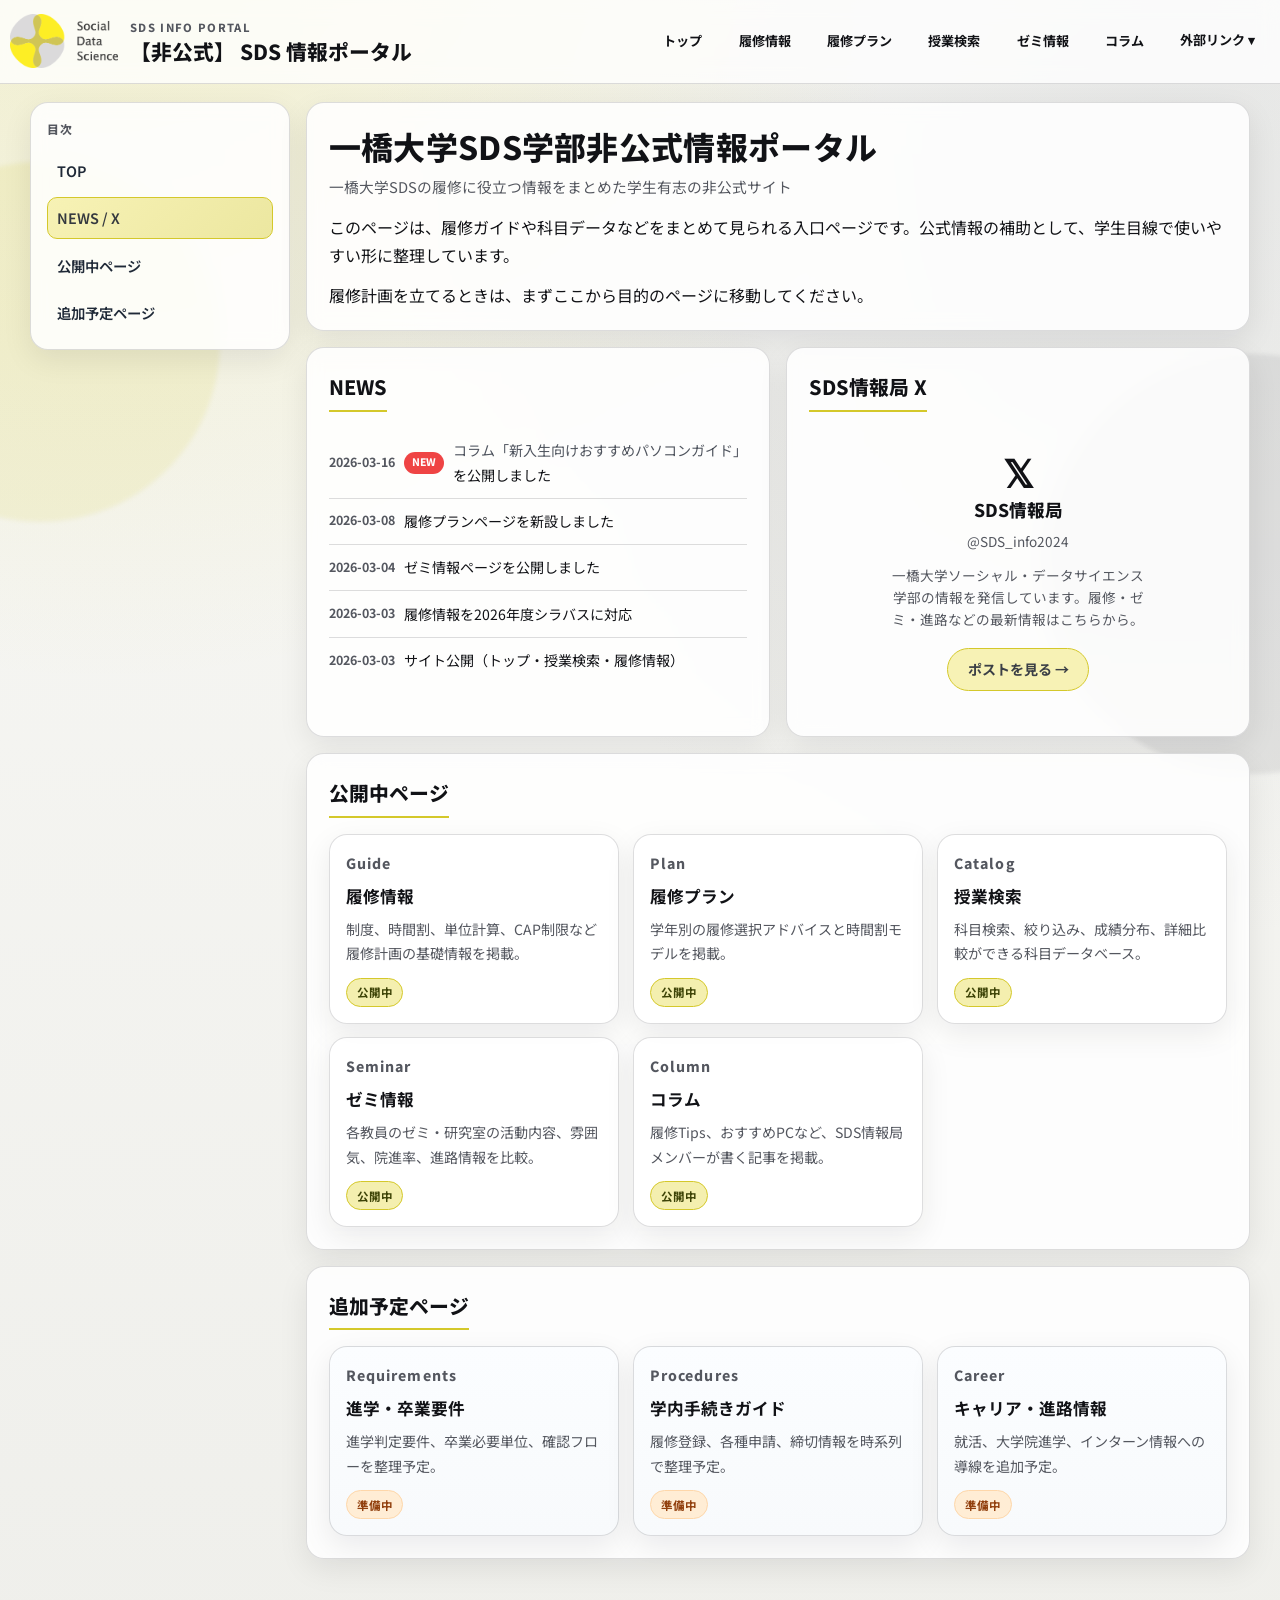
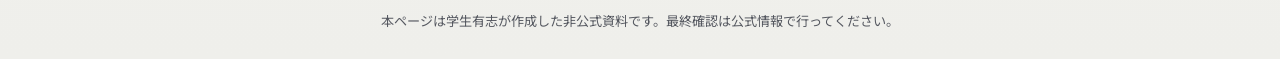
==== commit 78aaee5c: "モデル一覧を比較表形式に変更、事実と感想を分離、NEWS追加 - Windows/Macモデルを生協PCと同じ比較表に統一 - 各セクションに「選び方のポイント」を追加（事実と感想の分離） - det" ====
--- a/docs/index.html
+++ b/docs/index.html
@@ -88,8 +88,12 @@
             <h2 class="section-title">NEWS</h2>
             <ul class="news-list">
               <li class="news-item">
+                <time class="news-date">2026-03-16</time>
+                <span class="news-badge new">NEW</span>
+                <span class="news-text"><a href="columns/recommend-pc.html">コラム「新入生向けおすすめパソコンガイド」</a>を公開しました</span>
+              </li>
+              <li class="news-item">
                 <time class="news-date">2026-03-08</time>
-                <span class="news-badge new">NEW</span>
                 <span class="news-text">履修プランページを新設しました</span>
               </li>
               <li class="news-item">
--- a/docs/style.css
+++ b/docs/style.css
@@ -1520,6 +1520,83 @@
   padding: 0.14rem 0.55rem;
 }
 
+.column-article-body p,
+.column-article-body ul,
+.column-article-body blockquote,
+.column-article-body table {
+  margin-bottom: 0.85rem;
+}
+
+.column-article-body h3 {
+  margin-top: 1.1rem;
+  margin-bottom: 0.4rem;
+  font-size: 1.02rem;
+}
+
+.column-article-body ul {
+  padding-left: 1.4rem;
+}
+
+.column-article-body li {
+  margin-bottom: 0.3rem;
+  line-height: 1.65;
+}
+
+.column-article-body blockquote {
+  border-left: 3px solid var(--primary);
+  padding: 0.75rem 1rem;
+  background: var(--bg-soft);
+  border-radius: var(--radius-sm);
+}
+
+.column-article-body blockquote p:last-child {
+  margin-bottom: 0;
+}
+
+.column-article-body details {
+  margin-bottom: 0.5rem;
+}
+
+.column-article-body details summary {
+  cursor: pointer;
+  font-size: 0.85rem;
+  color: var(--text-muted);
+  font-weight: 500;
+  padding: 0.3rem 0;
+}
+
+.column-article-body details summary:hover {
+  color: var(--text);
+}
+
+.column-article-body details[open] summary {
+  margin-bottom: 0.3rem;
+}
+
+.column-article-body table {
+  width: 100%;
+  border-collapse: collapse;
+  font-size: 0.88rem;
+}
+
+.column-article-body th,
+.column-article-body td {
+  padding: 0.6rem 0.85rem;
+  text-align: left;
+  border-bottom: 1px solid var(--border);
+}
+
+.column-article-body th {
+  background: var(--bg-soft);
+  font-weight: 700;
+  font-size: 0.82rem;
+  color: var(--text-muted);
+}
+
+.column-article-body tbody tr:hover {
+  background: var(--bg-soft);
+}
+
 .column-back-link {
   display: inline-block;
   margin-top: 1.5rem;
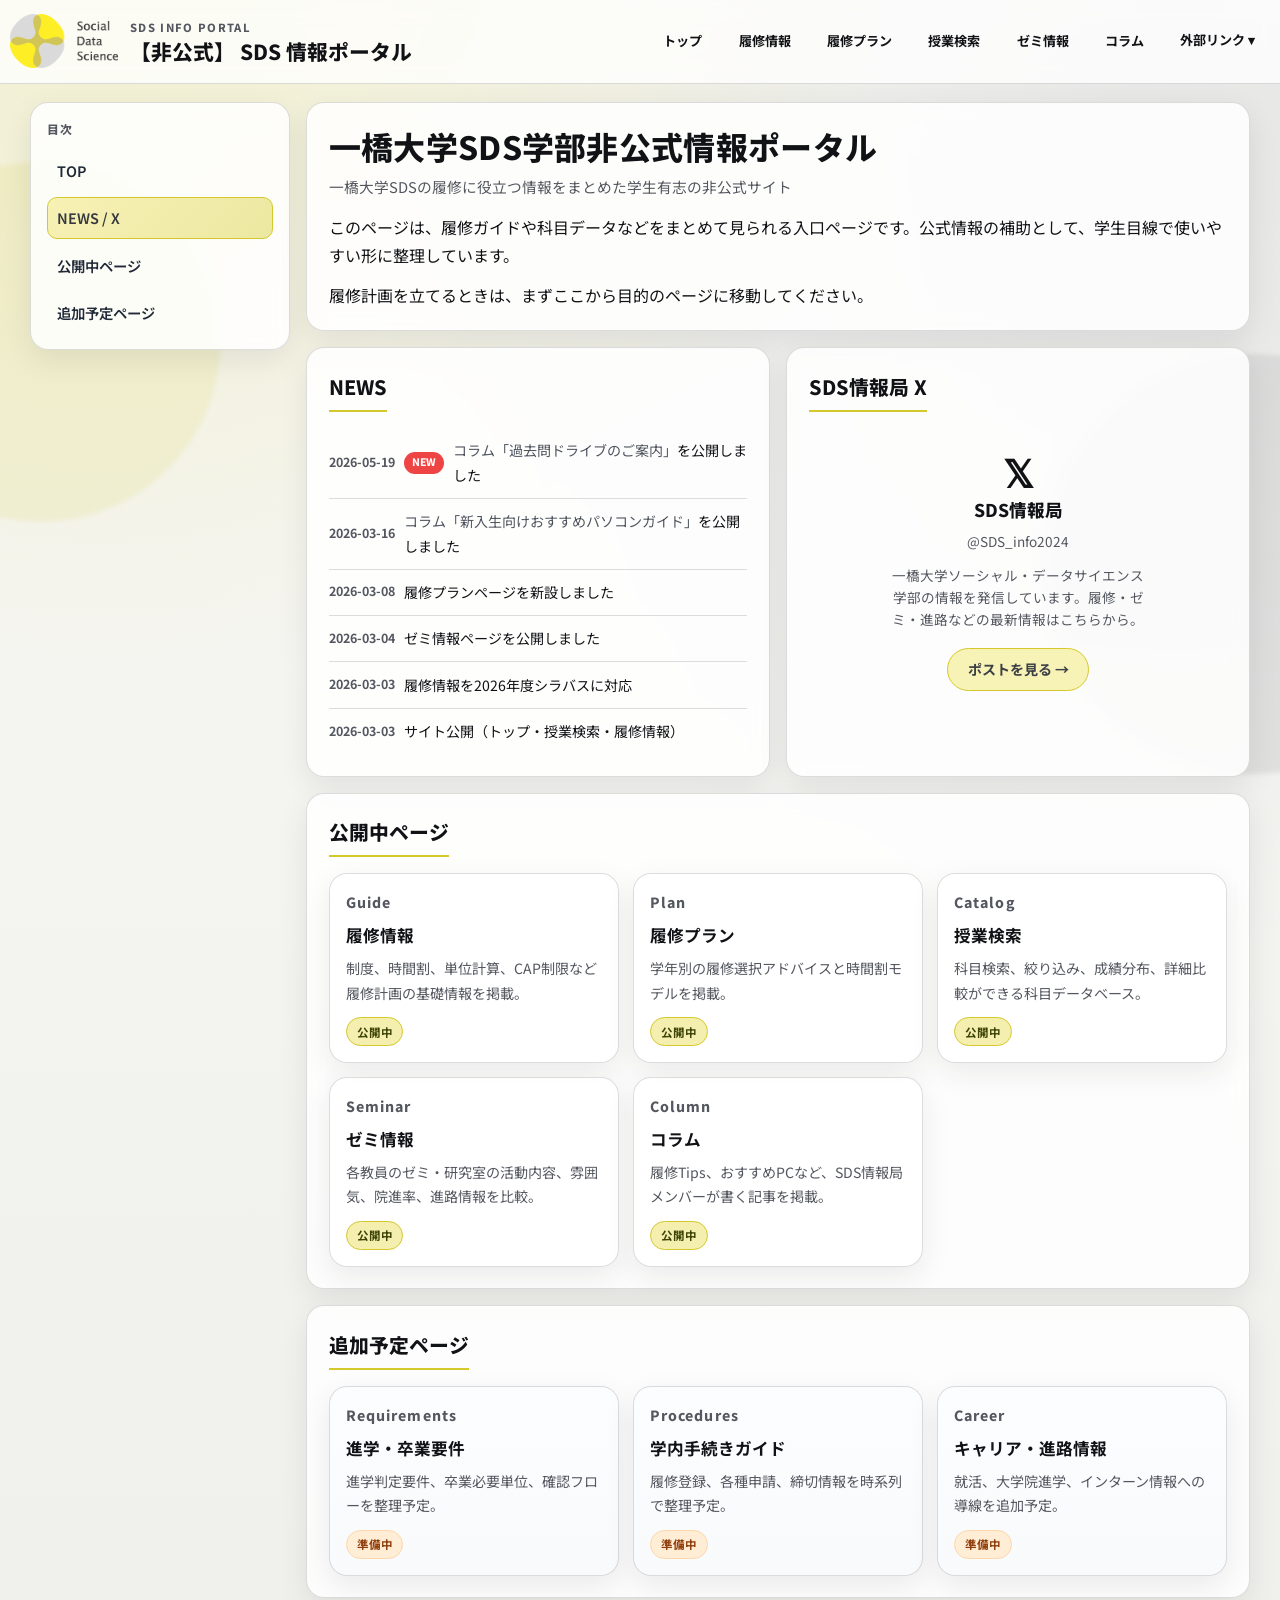
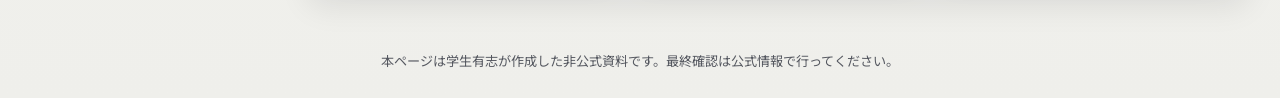
==== commit 025e2252: "過去問ドライブ案内コラムを追加 - @edu.sds.hit-u.ac.jp アカウントが必要な旨を明記 - Googleドライブと過去問提供フォームへの導線を掲載 - columns.json と " ====
--- a/docs/index.html
+++ b/docs/index.html
@@ -76,7 +76,7 @@
               <dt>準備中</dt>
               <dd>3カテゴリ</dd>
               <dt>最終更新</dt>
-              <dd>2026-03-08</dd>
+              <dd>2026-05-19</dd>
             </dl>
           </aside>
         </div>
@@ -88,8 +88,12 @@
             <h2 class="section-title">NEWS</h2>
             <ul class="news-list">
               <li class="news-item">
+                <time class="news-date">2026-05-19</time>
+                <span class="news-badge new">NEW</span>
+                <span class="news-text"><a href="columns/kakomon.html">コラム「過去問ドライブのご案内」</a>を公開しました</span>
+              </li>
+              <li class="news-item">
                 <time class="news-date">2026-03-16</time>
-                <span class="news-badge new">NEW</span>
                 <span class="news-text"><a href="columns/recommend-pc.html">コラム「新入生向けおすすめパソコンガイド」</a>を公開しました</span>
               </li>
               <li class="news-item">
--- a/docs/style.css
+++ b/docs/style.css
@@ -1036,6 +1036,18 @@
   padding: 0.18rem 0.55rem;
 }
 
+.zemi-stat-applicants {
+  background: #fff3cd;
+  color: #856404;
+  font-weight: 700;
+}
+
+.zemi-stat-passed {
+  background: #d4edda;
+  color: #155724;
+  font-weight: 700;
+}
+
 .zemi-content-preview {
   margin-top: 0.35rem;
   font-size: 0.84rem;
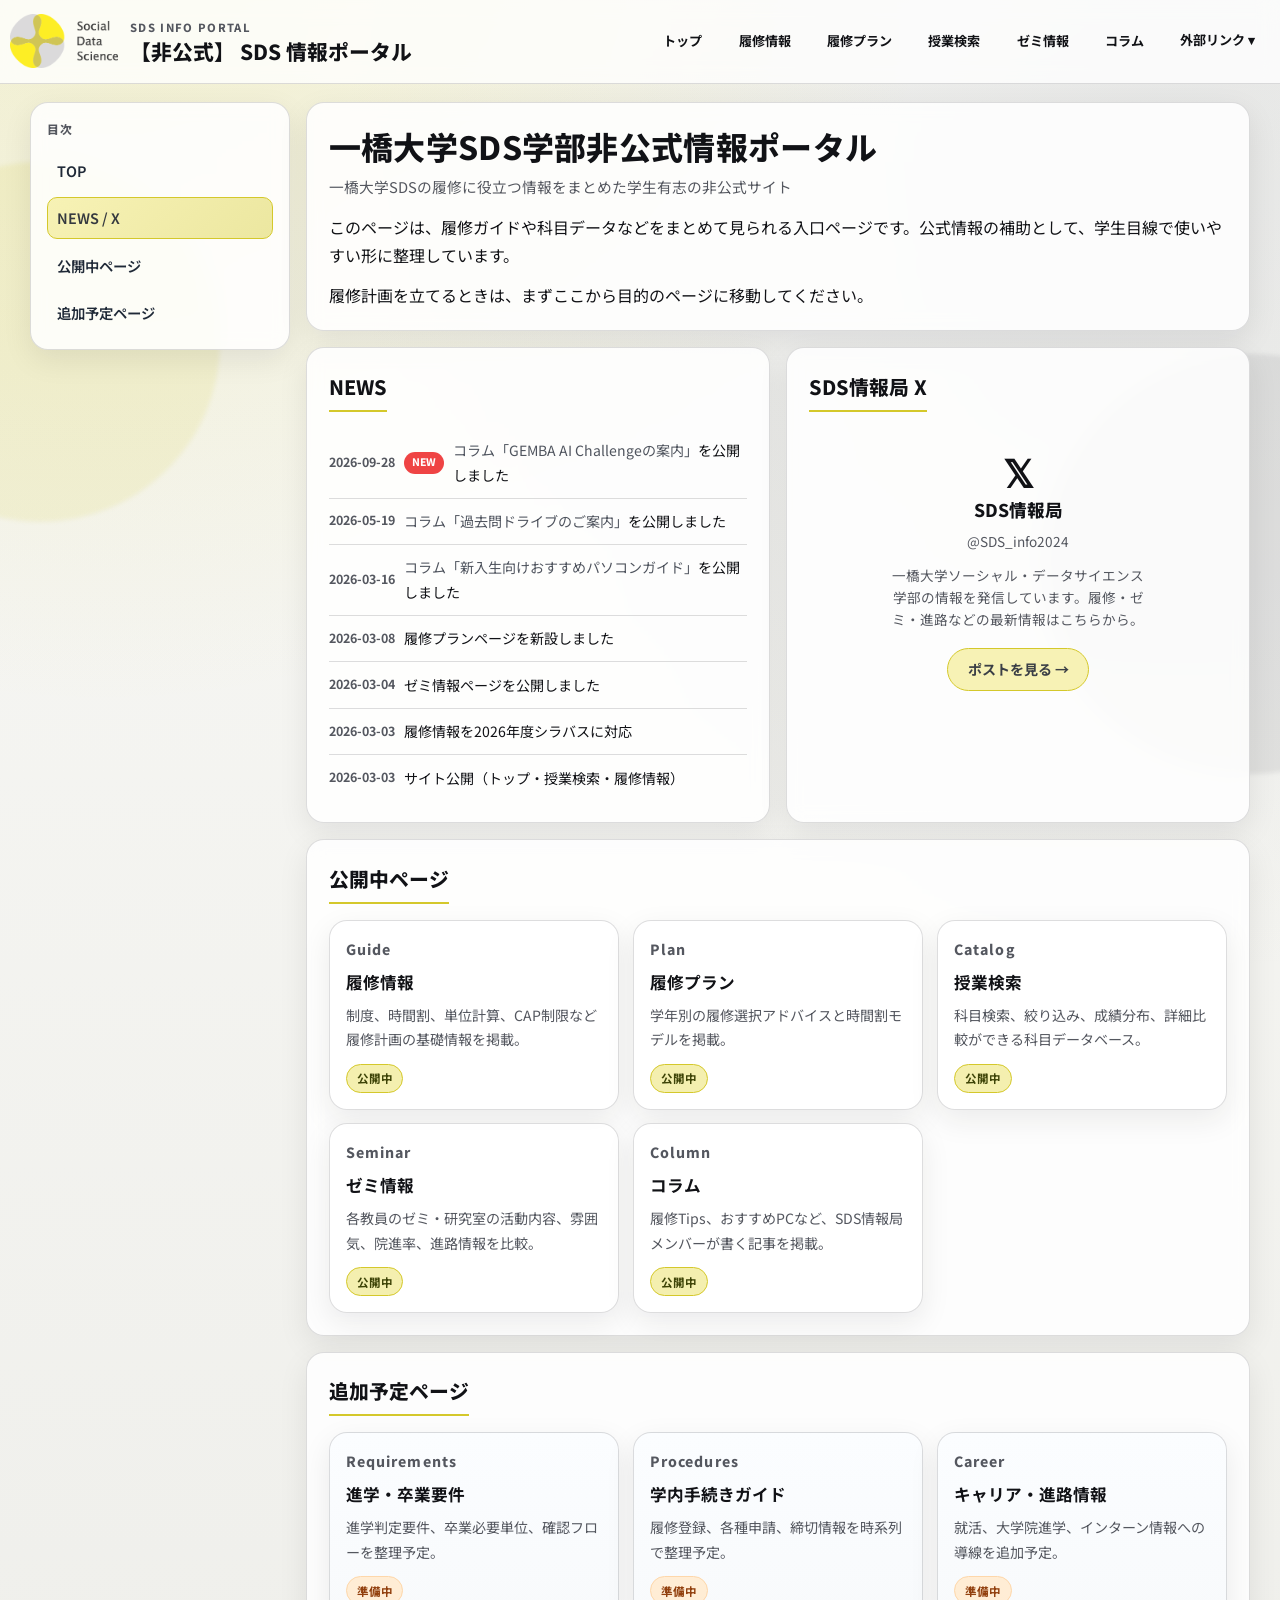
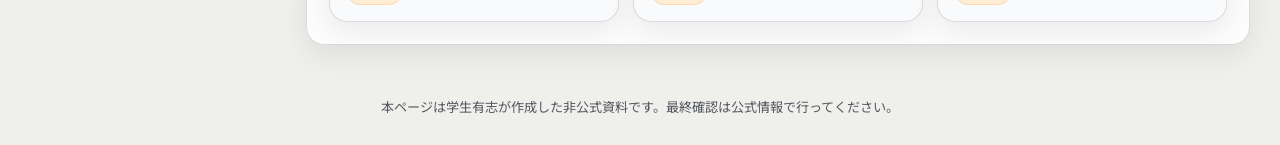
==== commit 2f5db678: "トップページのNEWSにGEMBA AI Challengeコラムの公開を追加 Co-Authored-By: Claude Opus 5.5 <noreply@anthropic.com>" ====
--- a/docs/index.html
+++ b/docs/index.html
@@ -76,7 +76,7 @@
               <dt>準備中</dt>
               <dd>3カテゴリ</dd>
               <dt>最終更新</dt>
-              <dd>2026-05-19</dd>
+              <dd>2026-09-28</dd>
             </dl>
           </aside>
         </div>
@@ -88,8 +88,12 @@
             <h2 class="section-title">NEWS</h2>
             <ul class="news-list">
               <li class="news-item">
+                <time class="news-date">2026-09-28</time>
+                <span class="news-badge new">NEW</span>
+                <span class="news-text"><a href="columns/gemba-ai-challenge.html">コラム「GEMBA AI Challengeの案内」</a>を公開しました</span>
+              </li>
+              <li class="news-item">
                 <time class="news-date">2026-05-19</time>
-                <span class="news-badge new">NEW</span>
                 <span class="news-text"><a href="columns/kakomon.html">コラム「過去問ドライブのご案内」</a>を公開しました</span>
               </li>
               <li class="news-item">
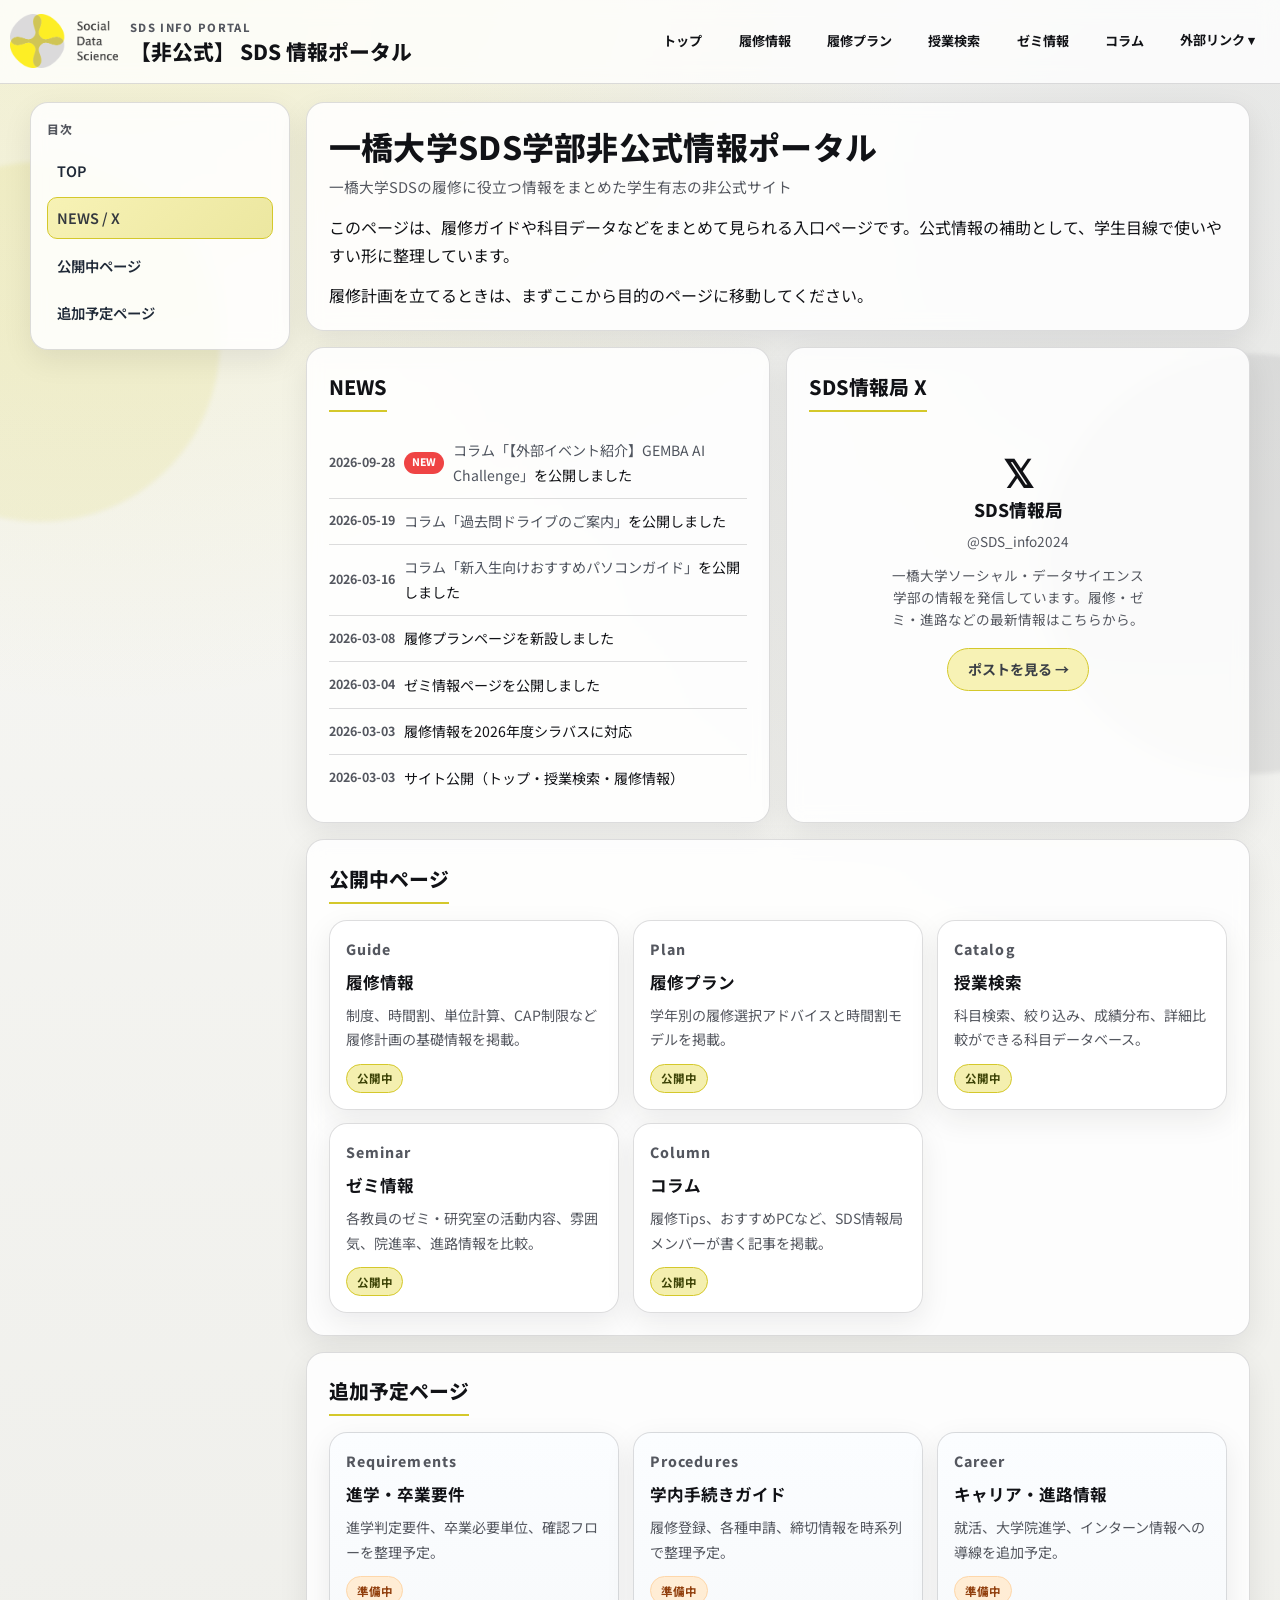
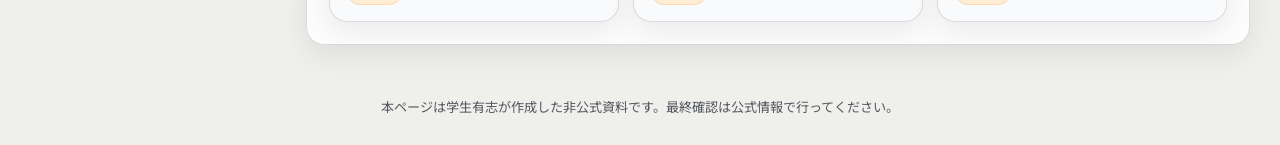
==== commit 297b0b85: "GEMBA AI Challengeコラムを外部イベント紹介の立場に書き換え - タイトルに【外部イベント紹介】を付与 - 本文を伝聞調にし、SDSの皆さんへの紹介・参加の提案という形に変更 - 末尾" ====
--- a/docs/index.html
+++ b/docs/index.html
@@ -90,7 +90,7 @@
               <li class="news-item">
                 <time class="news-date">2026-09-28</time>
                 <span class="news-badge new">NEW</span>
-                <span class="news-text"><a href="columns/gemba-ai-challenge.html">コラム「GEMBA AI Challengeの案内」</a>を公開しました</span>
+                <span class="news-text"><a href="columns/gemba-ai-challenge.html">コラム「【外部イベント紹介】GEMBA AI Challenge」</a>を公開しました</span>
               </li>
               <li class="news-item">
                 <time class="news-date">2026-05-19</time>
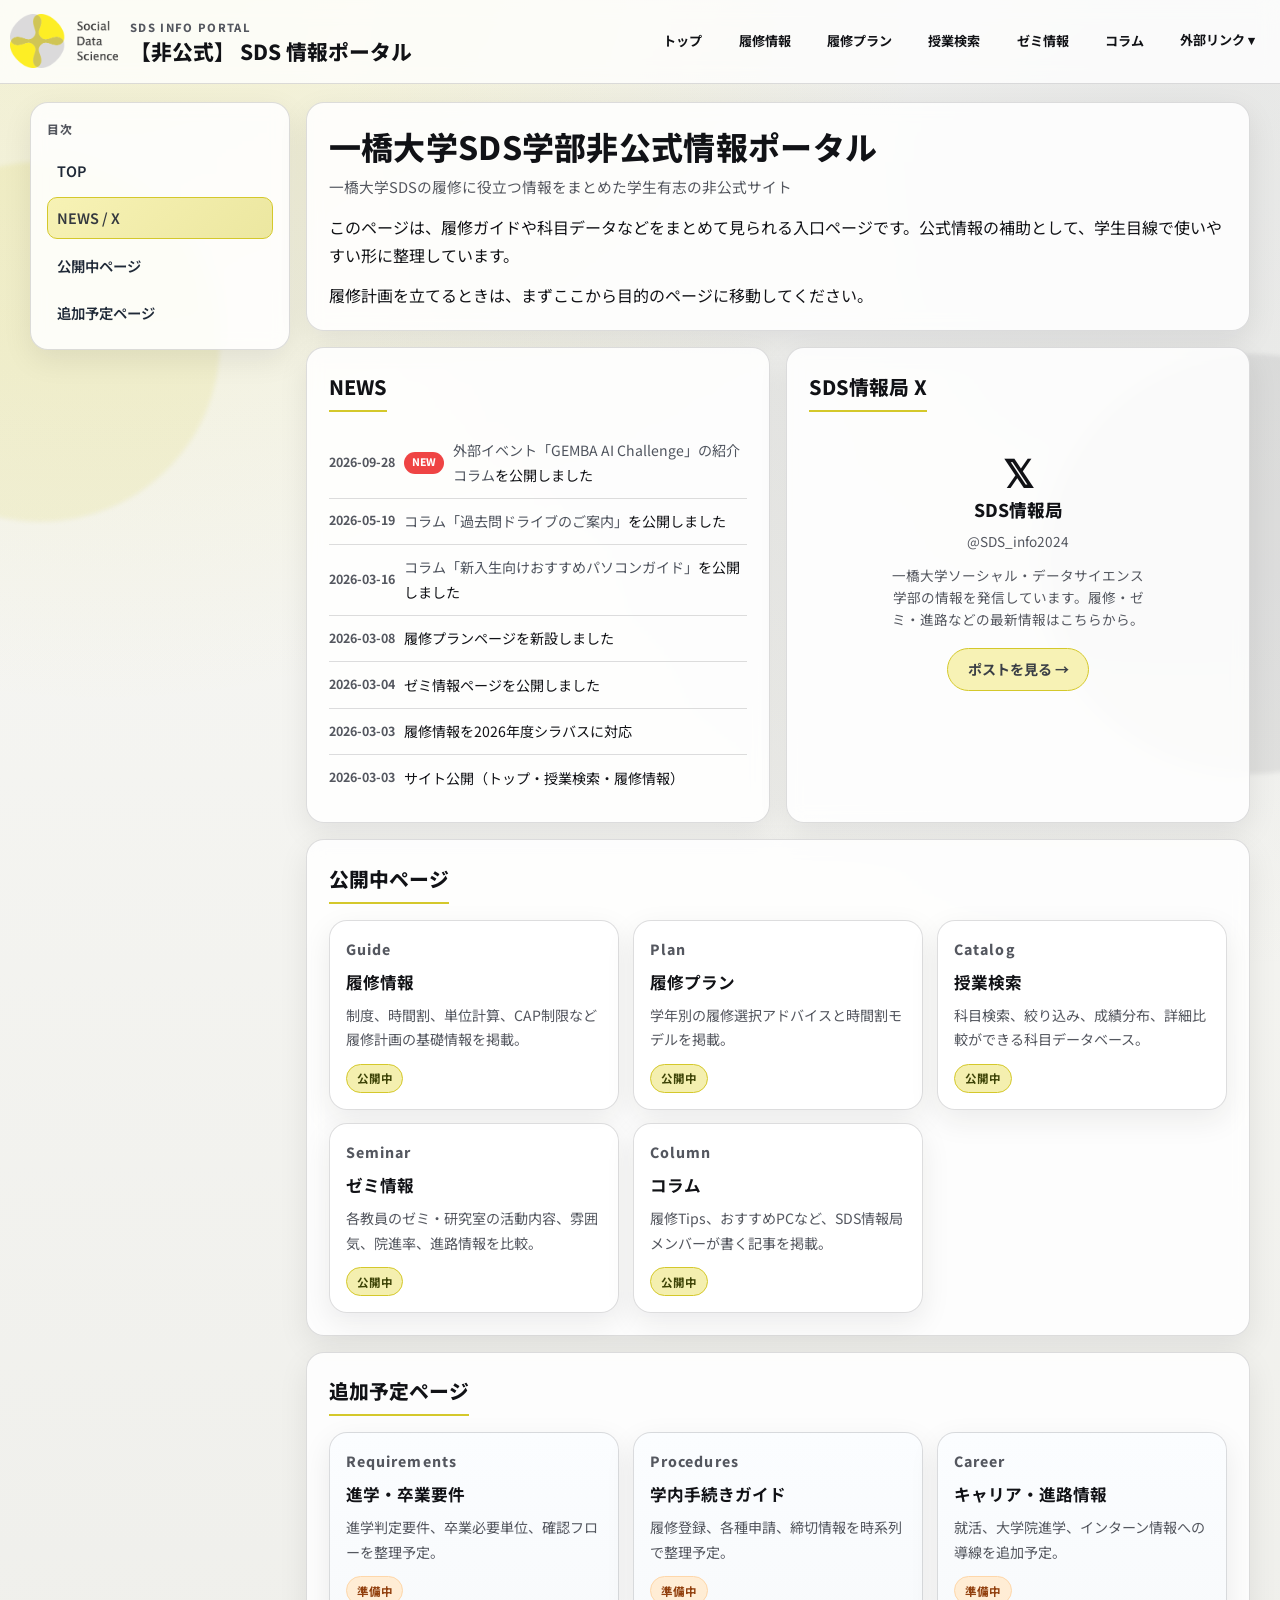
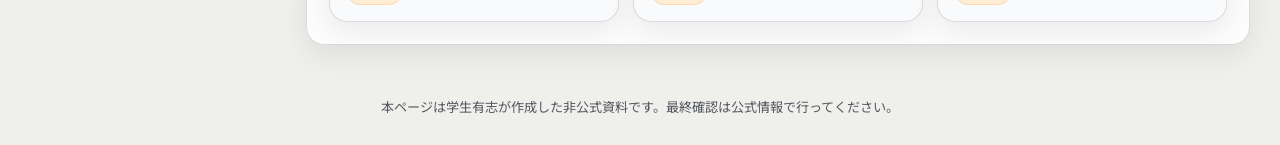
==== commit d49d99e7: "外部イベントタグの追加・お知らせ文言の変更・クレジット表記の削除 - 「外部イベント」タグを紫色で追加（記事ページ・コラム一覧） - トップページのお知らせ文言を「外部イベント『GEMBA AI Ch" ====
--- a/docs/index.html
+++ b/docs/index.html
@@ -90,7 +90,7 @@
               <li class="news-item">
                 <time class="news-date">2026-09-28</time>
                 <span class="news-badge new">NEW</span>
-                <span class="news-text"><a href="columns/gemba-ai-challenge.html">コラム「【外部イベント紹介】GEMBA AI Challenge」</a>を公開しました</span>
+                <span class="news-text"><a href="columns/gemba-ai-challenge.html">外部イベント「GEMBA AI Challenge」の紹介コラム</a>を公開しました</span>
               </li>
               <li class="news-item">
                 <time class="news-date">2026-05-19</time>
--- a/docs/style.css
+++ b/docs/style.css
@@ -1485,6 +1485,12 @@
   background: var(--accent);
 }
 
+.column-tag.tag-external,
+.column-article-tag.tag-external {
+  color: #fff;
+  background: var(--cat-sds);
+}
+
 .column-card-footer {
   display: flex;
   justify-content: space-between;
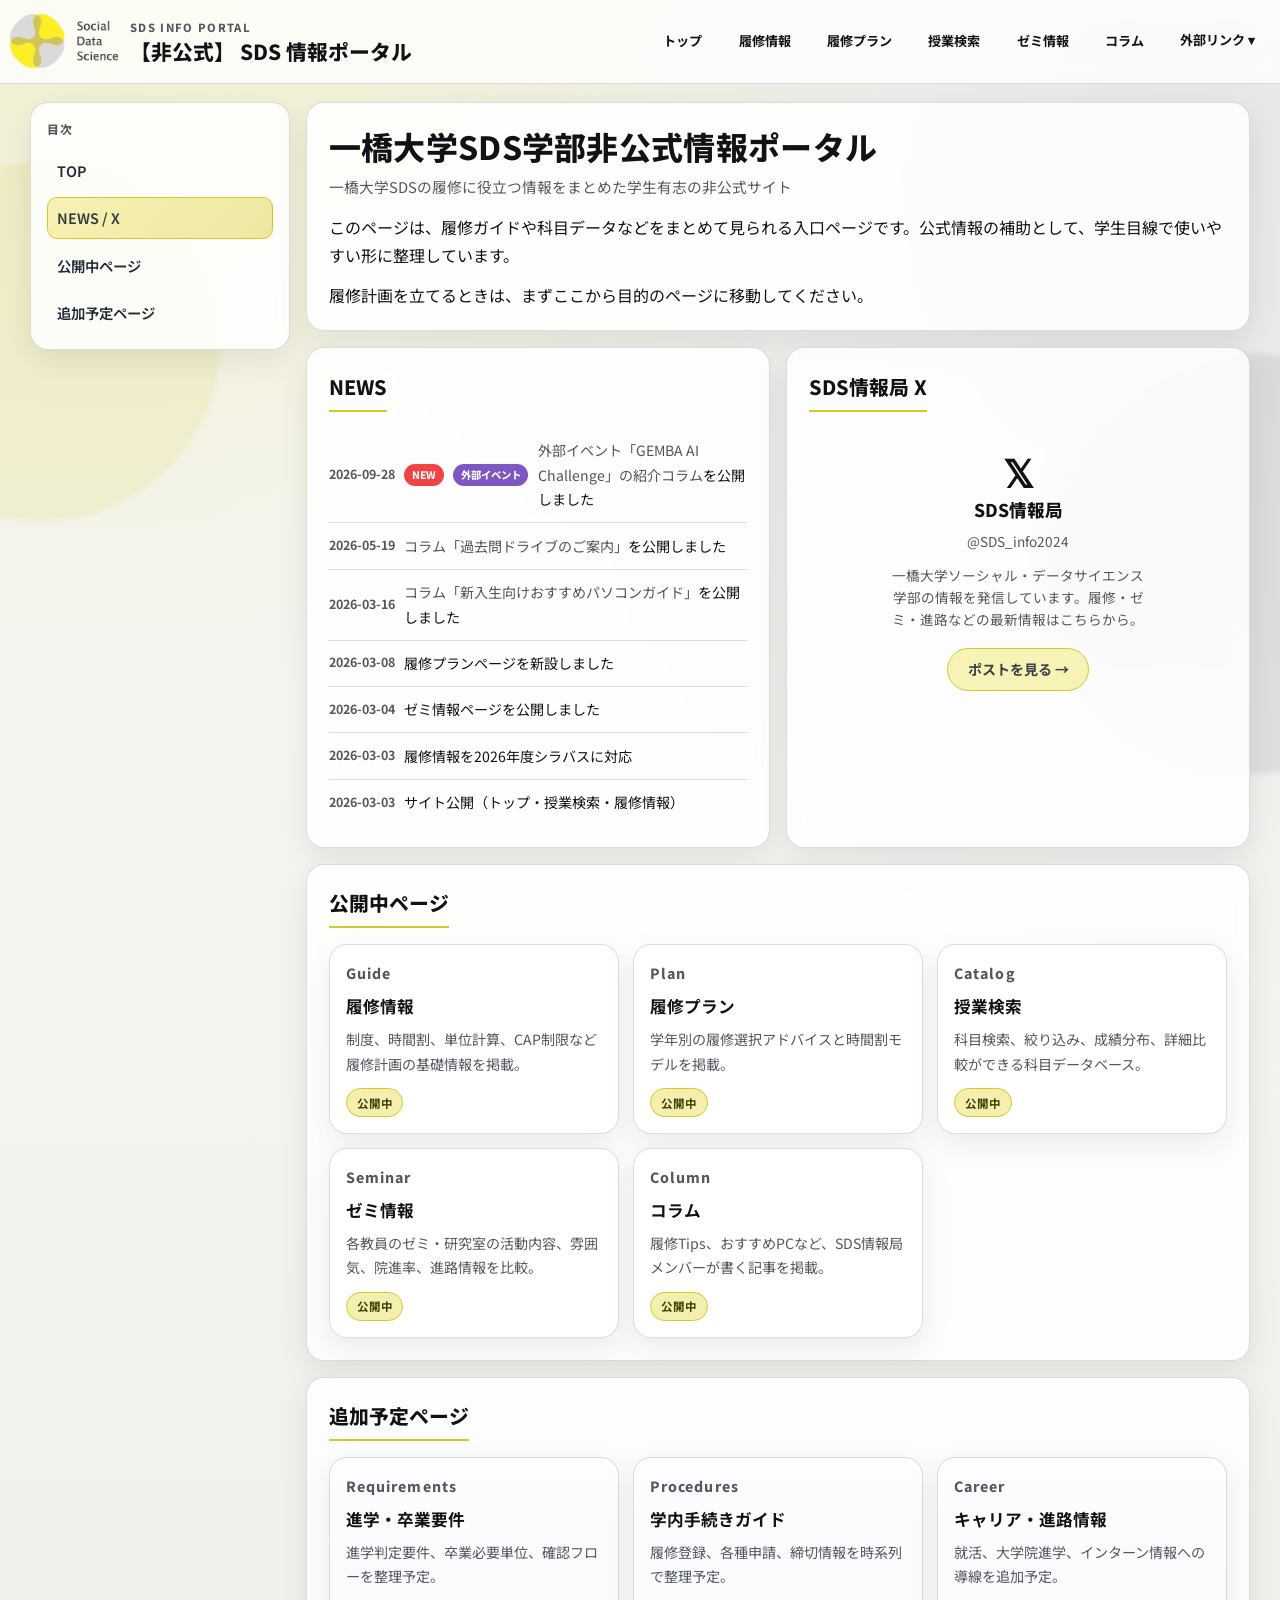
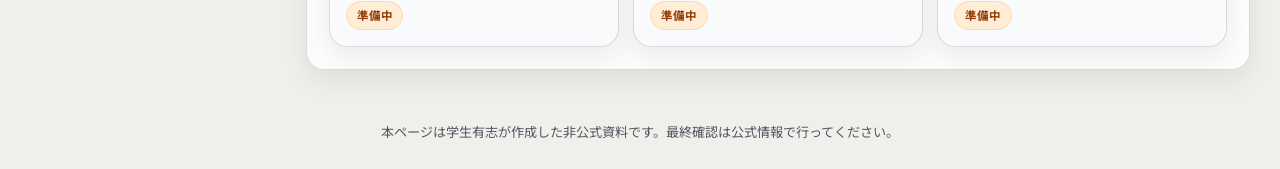
==== commit 4fecb7b0: "外部イベントのタグ・お知らせ表記を追加し、クレジット表記を削除 - 「外部イベント」タグを紫色で追加（記事ページ・コラム一覧） - トップページのお知らせに紫の「外部イベント」バッジを付け、文言を変更" ====
--- a/docs/index.html
+++ b/docs/index.html
@@ -90,6 +90,7 @@
               <li class="news-item">
                 <time class="news-date">2026-09-28</time>
                 <span class="news-badge new">NEW</span>
+                <span class="news-badge external">外部イベント</span>
                 <span class="news-text"><a href="columns/gemba-ai-challenge.html">外部イベント「GEMBA AI Challenge」の紹介コラム</a>を公開しました</span>
               </li>
               <li class="news-item">
--- a/docs/style.css
+++ b/docs/style.css
@@ -1486,7 +1486,8 @@
 }
 
 .column-tag.tag-external,
-.column-article-tag.tag-external {
+.column-article-tag.tag-external,
+.news-badge.external {
   color: #fff;
   background: var(--cat-sds);
 }
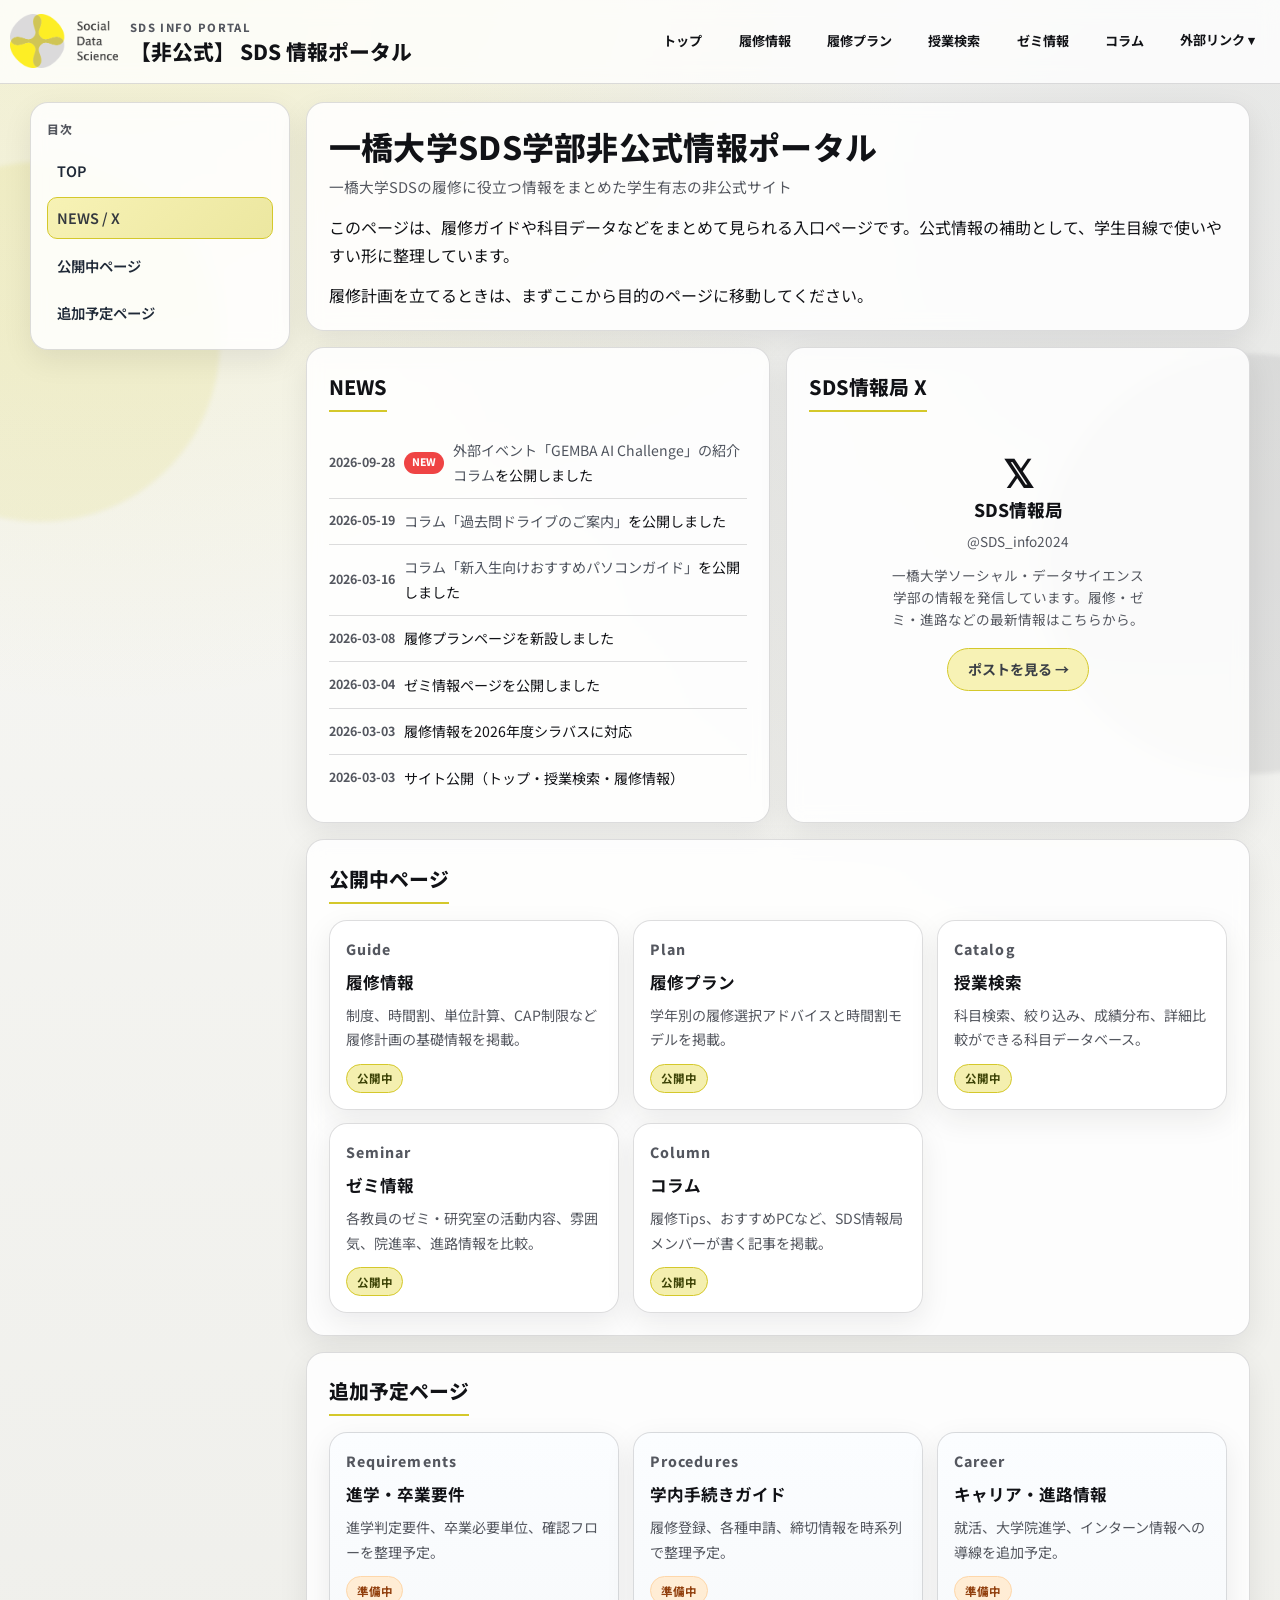
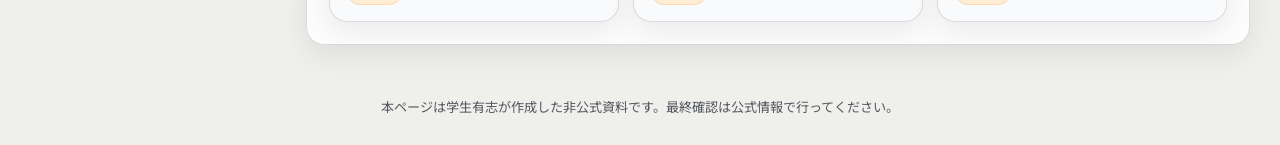
==== commit d7b7abe9: "Merge pull request #5 from SDS-Info/gemba-external-tag GEMBA AI Challengeコラムに外部イベントタグを追加・クレジット表記を削除" ====
--- a/docs/index.html
+++ b/docs/index.html
@@ -90,7 +90,6 @@
               <li class="news-item">
                 <time class="news-date">2026-09-28</time>
                 <span class="news-badge new">NEW</span>
-                <span class="news-badge external">外部イベント</span>
                 <span class="news-text"><a href="columns/gemba-ai-challenge.html">外部イベント「GEMBA AI Challenge」の紹介コラム</a>を公開しました</span>
               </li>
               <li class="news-item">
--- a/docs/style.css
+++ b/docs/style.css
@@ -1486,8 +1486,7 @@
 }
 
 .column-tag.tag-external,
-.column-article-tag.tag-external,
-.news-badge.external {
+.column-article-tag.tag-external {
   color: #fff;
   background: var(--cat-sds);
 }
